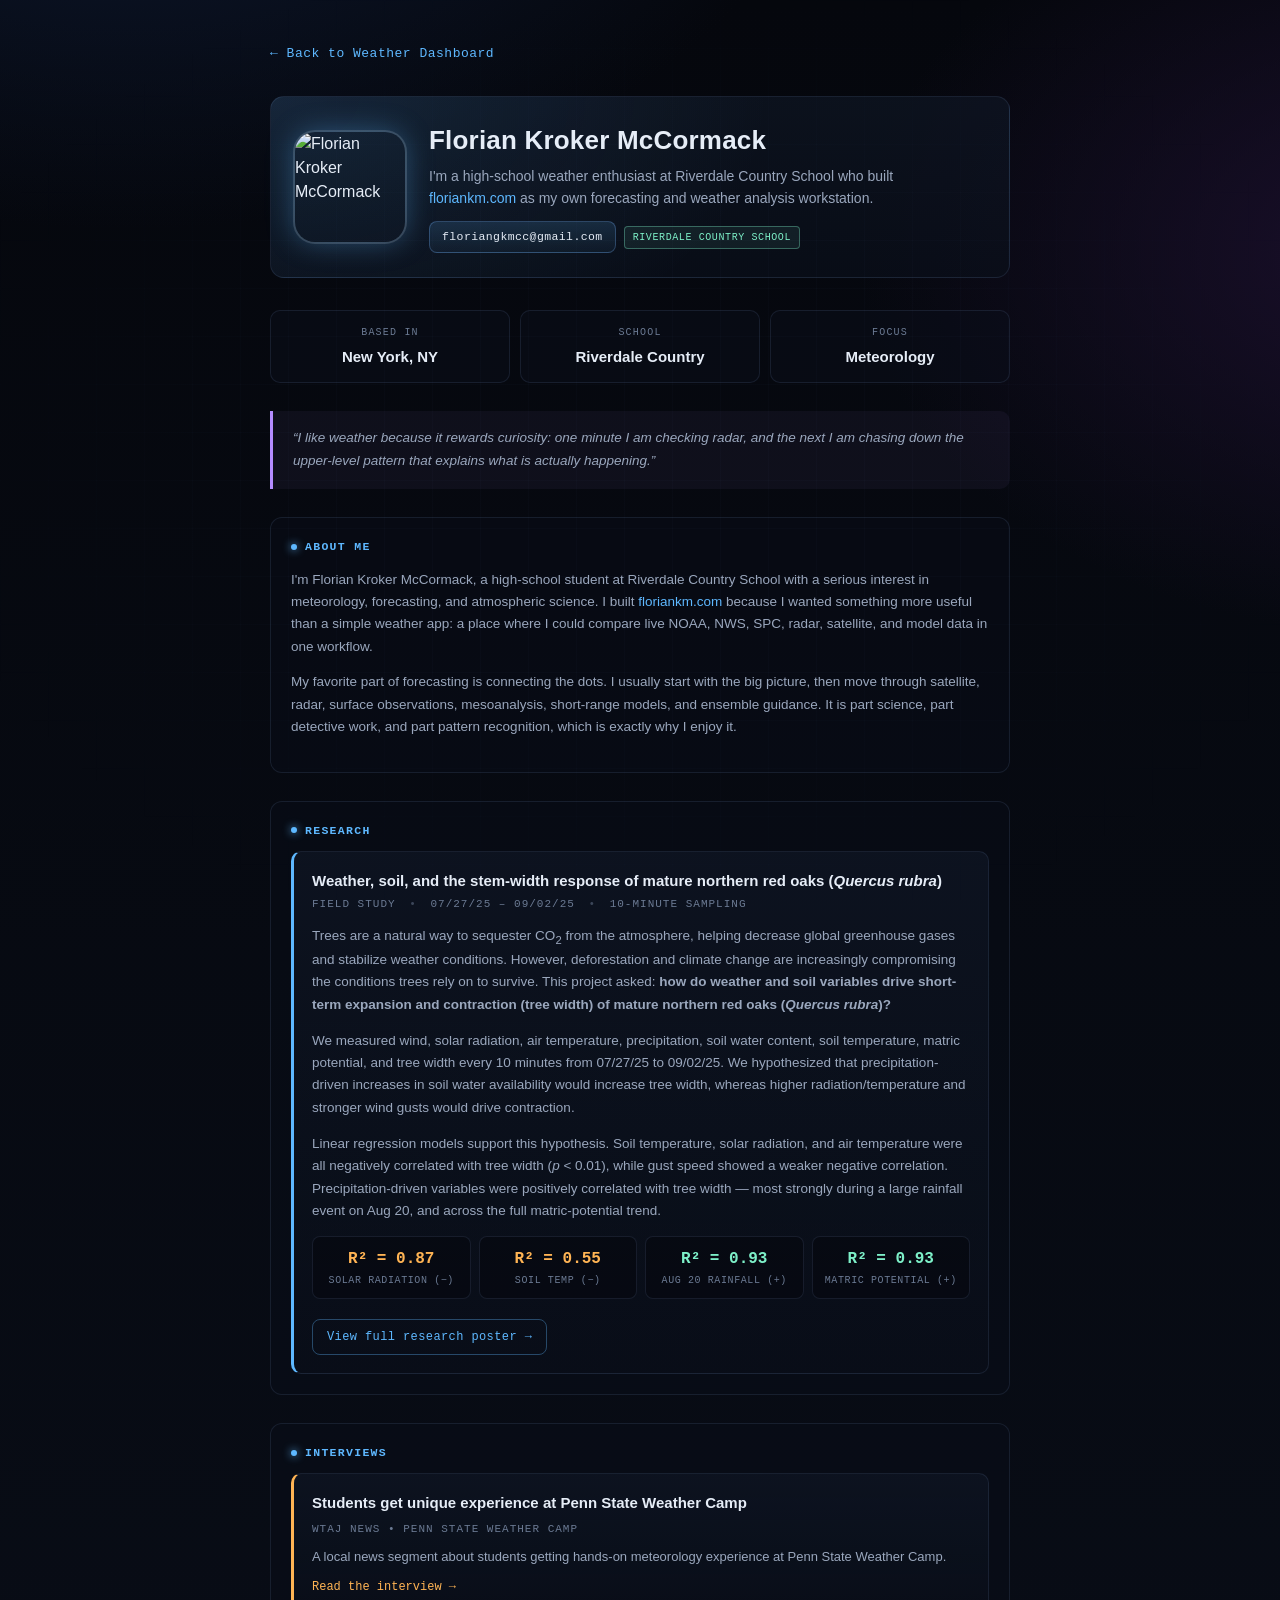
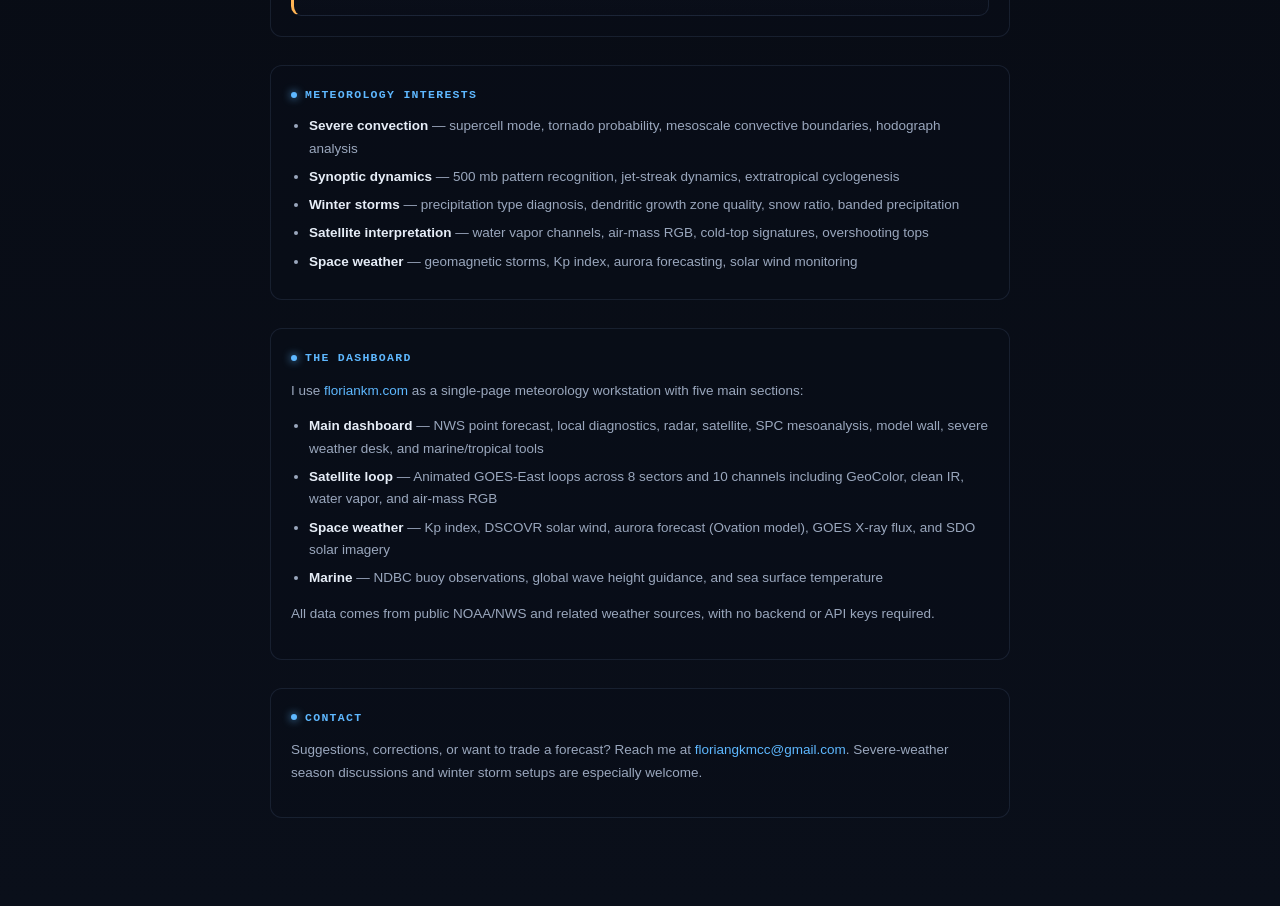
==== about/index.html @ bcfb68aa "Updated about" ====
<!DOCTYPE html>
<html lang="en">
<head>
<meta charset="UTF-8" />
<meta name="viewport" content="width=device-width, initial-scale=1.0" />
<title>About Florian Kroker McCormack | Weather & Meteorology</title>
<meta name="description" content="I'm Florian Kroker McCormack, a high-school weather enthusiast and meteorology hobbyist at Riverdale Country School. I built floriankm.com as my personal forecasting dashboard for models, radar, satellite, severe weather, and more." />
<meta name="keywords" content="Florian Kroker McCormack, Florian weather, Florian meteorology, Florian KM, floriankm, weather enthusiast, meteorology student, severe weather, synoptic forecasting, Penn State Weather Camp, weather interviews" />
<meta name="author" content="Florian Kroker McCormack" />
<meta name="robots" content="index, follow" />
<link rel="canonical" href="https://floriankm.com/about" />

<meta property="og:type" content="profile" />
<meta property="og:title" content="About Florian Kroker McCormack | Weather & Meteorology" />
<meta property="og:description" content="I'm Florian Kroker McCormack, a weather enthusiast, meteorology hobbyist, and builder of a personal forecasting dashboard at floriankm.com." />
<meta property="og:url" content="https://floriankm.com/about" />

<script type="application/ld+json">
{
    "@context": "https://schema.org",
    "@type": "ProfilePage",
    "mainEntity": {
        "@type": "Person",
        "@id": "https://floriankm.com/#florian-kroker-mccormack",
        "name": "Florian Kroker McCormack",
        "url": "https://floriankm.com/",
        "email": "mailto:floriangkmcc@gmail.com",
        "description": "High-school student, weather enthusiast, and builder of a personal meteorology dashboard for synoptic forecasting, severe weather analysis, satellite interpretation, and public NOAA weather data.",
        "affiliation": {
            "@type": "EducationalOrganization",
            "name": "Riverdale Country School"
        },
        "knowsAbout": [
            "Weather forecasting",
            "Meteorology",
            "Severe convection",
            "Synoptic dynamics",
            "Winter storms",
            "Satellite interpretation",
            "NOAA weather data",
            "Tornado forecasting",
            "Ensemble guidance"
        ]
    }
}
</script>

<link rel="icon" href="data:image/svg+xml,%3Csvg xmlns='http://www.w3.org/2000/svg' viewBox='0 0 64 64'%3E%3Cpath fill='%23081222' d='M32 2 62 32 32 62 2 32z'/%3E%3Cpath fill='none' stroke='%2338d6c9' stroke-width='6' d='M32 8 56 32 32 56 8 32z'/%3E%3C/svg%3E" />
<link rel="stylesheet" href="/assets/styles.css" />
<style>
    body { max-width: 780px; margin: 0 auto; padding: 40px 20px 60px; }
    .about-page-header { margin-bottom: 32px; }
    .back-link { font-size: 13px; color: var(--accent); text-decoration: none; font-family: var(--mono); letter-spacing: 0.5px; }
    .back-link:hover { text-decoration: underline; }
    .about-page-hero { display: flex; align-items: center; gap: 24px; margin-bottom: 32px; padding: 24px; border: 1px solid var(--border); border-radius: 14px; background: radial-gradient(500px 300px at 0% 0%, rgba(94, 184, 255, 0.12), transparent), linear-gradient(180deg, rgba(15, 22, 36, 0.7), rgba(10, 15, 26, 0.7)); }
    .about-page-photo { width: 110px; height: 110px; border-radius: 20px; object-fit: cover; flex-shrink: 0; box-shadow: 0 0 28px rgba(94,184,255,0.35), 0 0 0 2px rgba(255,255,255,0.15); }
    .about-page-name { font-size: 26px; font-weight: 700; margin: 0 0 6px; letter-spacing: 0.2px; }
    .about-page-tagline { font-size: 14px; color: var(--text-dim); margin: 0 0 12px; max-width: 520px; line-height: 1.55; }
    .about-section { margin-bottom: 28px; padding: 20px; border: 1px solid var(--border); border-radius: 12px; background: rgba(10, 15, 26, 0.45); }
    .about-section h2 { font-size: 11.5px; text-transform: uppercase; letter-spacing: 1.3px; color: var(--accent); font-family: var(--mono); margin: 0 0 12px; display: flex; align-items: center; gap: 8px; }
    .about-section h2::before { content: ''; width: 6px; height: 6px; background: var(--accent); border-radius: 50%; box-shadow: 0 0 8px var(--accent); }
    .about-section p, .about-section li { font-size: 13.5px; color: var(--text-dim); line-height: 1.65; }
    .about-section ul { padding-left: 18px; margin: 0; }
    .about-section li { margin-bottom: 6px; }
    .about-section li b { color: var(--text); }
    .about-contact-link { color: var(--accent); }

    .highlights-grid { display: grid; grid-template-columns: repeat(3, 1fr); gap: 10px; margin: 0 0 28px; }
    .highlight-card { padding: 14px; border: 1px solid var(--border); border-radius: 10px; background: rgba(10, 15, 26, 0.5); text-align: center; }
    .highlight-card .hl-label { font-size: 10px; text-transform: uppercase; letter-spacing: 1.2px; color: var(--text-faint); font-family: var(--mono); margin-bottom: 6px; }
    .highlight-card .hl-value { font-size: 15px; color: var(--text); font-weight: 600; }

    .research-card { padding: 18px; margin-top: 12px; border: 1px solid var(--border); border-left: 3px solid var(--accent); border-radius: 10px; background: linear-gradient(180deg, rgba(15,22,36,0.7), rgba(10,15,26,0.6)); }
    .research-title { font-size: 15px; color: var(--text); font-weight: 600; margin: 0 0 4px; }
    .research-meta { font-size: 11px; text-transform: uppercase; letter-spacing: 1px; color: var(--text-faint); font-family: var(--mono); margin-bottom: 12px; }
    .research-meta .dot { margin: 0 6px; opacity: 0.5; }
    .research-abstract { font-size: 13px; color: var(--text-dim); line-height: 1.7; margin: 0 0 14px; }
    .research-stats { display: grid; grid-template-columns: repeat(4, 1fr); gap: 8px; margin: 14px 0; }
    .research-stat { padding: 10px; border: 1px solid var(--border); border-radius: 8px; background: rgba(5, 8, 14, 0.6); text-align: center; }
    .research-stat .rs-value { font-size: 16px; font-weight: 700; font-family: var(--mono); color: var(--accent-2); margin-bottom: 2px; }
    .research-stat .rs-value.neg { color: var(--accent-warm); }
    .research-stat .rs-label { font-size: 10px; text-transform: uppercase; letter-spacing: 0.6px; color: var(--text-faint); font-family: var(--mono); }
    .research-poster-link { display: inline-flex; align-items: center; gap: 6px; margin-top: 6px; padding: 8px 14px; font-size: 12px; font-family: var(--mono); letter-spacing: 0.4px; color: var(--accent); border: 1px solid rgba(94,184,255,0.35); border-radius: 8px; text-decoration: none; transition: all 0.15s; }
    .research-poster-link:hover { background: rgba(94,184,255,0.1); border-color: var(--accent); }
    .interview-card { display: block; padding: 18px; margin-top: 12px; border: 1px solid var(--border); border-left: 3px solid var(--accent-warm); border-radius: 10px; background: linear-gradient(180deg, rgba(15,22,36,0.7), rgba(10,15,26,0.6)); color: var(--text); text-decoration: none; transition: border-color 0.15s, transform 0.15s, box-shadow 0.15s; }
    .interview-card:hover { border-color: rgba(255,180,84,0.58); transform: translateY(-1px); box-shadow: 0 10px 24px rgba(0,0,0,0.22); text-decoration: none; }
    .interview-title { font-size: 15px; color: var(--text); font-weight: 600; margin: 0 0 6px; }
    .interview-meta { font-size: 11px; text-transform: uppercase; letter-spacing: 1px; color: var(--text-faint); font-family: var(--mono); margin-bottom: 10px; }
    .interview-card p { margin: 0; font-size: 13px; color: var(--text-dim); line-height: 1.6; }
    .interview-card .arrow { display: inline-block; margin-top: 10px; color: var(--accent-warm); font-family: var(--mono); font-size: 12px; }

    .quote-block { padding: 16px 20px; margin: 0 0 28px; border-left: 3px solid var(--accent-violet); background: rgba(180,140,255,0.05); border-radius: 0 10px 10px 0; font-size: 13.5px; color: var(--text-dim); line-height: 1.7; font-style: italic; }

    @media (max-width: 760px) {
        body { padding: 24px 14px 44px; }
        .about-page-header { margin-bottom: 20px; }
        .about-page-hero { padding: 18px; gap: 18px; }
        .about-page-hero > div { min-width: 0; width: 100%; }
        .about-page-name { font-size: 22px; line-height: 1.2; }
        .about-page-tagline { font-size: 13.5px; overflow-wrap: anywhere; }
        .about-meta { justify-content: center; }
        .about-meta > * { max-width: 100%; }
        .about-meta .btn,
        .about-meta .tag {
            white-space: normal;
            overflow-wrap: anywhere;
            text-align: center;
        }
        .about-section { padding: 16px; margin-bottom: 20px; }
        .research-card { padding: 14px; }
        .research-meta { line-height: 1.5; }
    }

    @media (max-width: 600px) {
        .about-page-hero { flex-direction: column; text-align: center; }
        .about-page-name {
            font-size: 20px;
            overflow-wrap: anywhere;
        }
        .about-meta {
            flex-direction: column;
            align-items: center;
        }
        .about-meta .btn,
        .about-meta .tag {
            width: min(100%, 280px);
        }
        .highlights-grid { grid-template-columns: 1fr; }
        .research-stats { grid-template-columns: repeat(2, 1fr); }
    }

    @media (max-width: 420px) {
        .research-stats { grid-template-columns: 1fr; }
        .research-poster-link { width: 100%; justify-content: center; }
    }
</style>
</head>
<body>

<div class="about-page-header">
    <a class="back-link" href="/">&larr; Back to Weather Dashboard</a>
</div>

<div class="about-page-hero">
    <img class="about-page-photo" src="https://static1.squarespace.com/static/57334402e707eb22d693d923/5733445a45bf21685c04b706/675b37f714aa575d07ad8a73/1763067313947/Screenshot+2024-12-12+at+2.25.28%E2%80%AFPM.png?format=1500w" alt="Florian Kroker McCormack" />
    <div>
        <h1 class="about-page-name">Florian Kroker McCormack</h1>
        <p class="about-page-tagline">I'm a high-school weather enthusiast at Riverdale Country School who built <a href="/" style="color:var(--accent)">floriankm.com</a> as my own forecasting and weather analysis workstation.</p>
        <div class="about-meta">
            <a class="btn" href="mailto:floriangkmcc@gmail.com">floriangkmcc@gmail.com</a>
            <span class="tag cool">Riverdale Country School</span>
        </div>
    </div>
</div>

<div class="highlights-grid">
    <div class="highlight-card">
        <div class="hl-label">Based in</div>
        <div class="hl-value">New York, NY</div>
    </div>
    <div class="highlight-card">
        <div class="hl-label">School</div>
        <div class="hl-value">Riverdale Country</div>
    </div>
    <div class="highlight-card">
        <div class="hl-label">Focus</div>
        <div class="hl-value">Meteorology</div>
    </div>
</div>

<div class="quote-block">
    &ldquo;I like weather because it rewards curiosity: one minute I am checking radar, and the next I am chasing down the upper-level pattern that explains what is actually happening.&rdquo;
</div>

<div class="about-section">
    <h2>About Me</h2>
    <p>I'm Florian Kroker McCormack, a high-school student at Riverdale Country School with a serious interest in meteorology, forecasting, and atmospheric science. I built <a href="/" class="about-contact-link">floriankm.com</a> because I wanted something more useful than a simple weather app: a place where I could compare live NOAA, NWS, SPC, radar, satellite, and model data in one workflow.</p>
    <p>My favorite part of forecasting is connecting the dots. I usually start with the big picture, then move through satellite, radar, surface observations, mesoanalysis, short-range models, and ensemble guidance. It is part science, part detective work, and part pattern recognition, which is exactly why I enjoy it.</p>
</div>

<div class="about-section">
    <h2>Research</h2>
    <div class="research-card">
        <div class="research-title">Weather, soil, and the stem-width response of mature northern red oaks (<i>Quercus rubra</i>)</div>
        <div class="research-meta">Field study <span class="dot">&bull;</span> 07/27/25 &ndash; 09/02/25 <span class="dot">&bull;</span> 10-minute sampling</div>
        <p class="research-abstract">
            Trees are a natural way to sequester CO<sub>2</sub> from the atmosphere, helping decrease global greenhouse gases and stabilize weather conditions. However, deforestation and climate change are increasingly compromising the conditions trees rely on to survive. This project asked: <b>how do weather and soil variables drive short-term expansion and contraction (tree width) of mature northern red oaks (<i>Quercus rubra</i>)?</b>
        </p>
        <p class="research-abstract">
            We measured wind, solar radiation, air temperature, precipitation, soil water content, soil temperature, matric potential, and tree width every 10 minutes from 07/27/25 to 09/02/25. We hypothesized that precipitation-driven increases in soil water availability would increase tree width, whereas higher radiation/temperature and stronger wind gusts would drive contraction.
        </p>
        <p class="research-abstract">
            Linear regression models support this hypothesis. Soil temperature, solar radiation, and air temperature were all negatively correlated with tree width (<i>p</i> &lt; 0.01), while gust speed showed a weaker negative correlation. Precipitation-driven variables were positively correlated with tree width — most strongly during a large rainfall event on Aug 20, and across the full matric-potential trend.
        </p>

        <div class="research-stats">
            <div class="research-stat">
                <div class="rs-value neg">R&sup2; = 0.87</div>
                <div class="rs-label">Solar radiation (&minus;)</div>
            </div>
            <div class="research-stat">
                <div class="rs-value neg">R&sup2; = 0.55</div>
                <div class="rs-label">Soil temp (&minus;)</div>
            </div>
            <div class="research-stat">
                <div class="rs-value">R&sup2; = 0.93</div>
                <div class="rs-label">Aug 20 rainfall (+)</div>
            </div>
            <div class="research-stat">
                <div class="rs-value">R&sup2; = 0.93</div>
                <div class="rs-label">Matric potential (+)</div>
            </div>
        </div>

        <a class="research-poster-link" href="https://docs.google.com/presentation/d/1tUtyUy5prgTG65JW4rBUbGfjWZeiYEW1PifgloqxY2w/edit?usp=sharing" target="_blank" rel="noopener">View full research poster &rarr;</a>
    </div>
</div>

<div class="about-section">
    <h2>Interviews</h2>
    <a class="interview-card" href="https://www.wtaj.com/news/local-news/students-get-unique-experience-at-penn-state-weather-camp/" target="_blank" rel="noopener">
        <div class="interview-title">Students get unique experience at Penn State Weather Camp</div>
        <div class="interview-meta">WTAJ News <span class="dot">&bull;</span> Penn State Weather Camp</div>
        <p>A local news segment about students getting hands-on meteorology experience at Penn State Weather Camp.</p>
        <span class="arrow">Read the interview &rarr;</span>
    </a>
</div>

<div class="about-section">
    <h2>Meteorology interests</h2>
    <ul>
        <li><b>Severe convection</b> — supercell mode, tornado probability, mesoscale convective boundaries, hodograph analysis</li>
        <li><b>Synoptic dynamics</b> — 500 mb pattern recognition, jet-streak dynamics, extratropical cyclogenesis</li>
        <li><b>Winter storms</b> — precipitation type diagnosis, dendritic growth zone quality, snow ratio, banded precipitation</li>
        <li><b>Satellite interpretation</b> — water vapor channels, air-mass RGB, cold-top signatures, overshooting tops</li>
        <li><b>Space weather</b> — geomagnetic storms, Kp index, aurora forecasting, solar wind monitoring</li>
    </ul>
</div>

<div class="about-section">
    <h2>The Dashboard</h2>
    <p>I use <a href="/" class="about-contact-link">floriankm.com</a> as a single-page meteorology workstation with five main sections:</p>
    <ul>
        <li><b>Main dashboard</b> — NWS point forecast, local diagnostics, radar, satellite, SPC mesoanalysis, model wall, severe weather desk, and marine/tropical tools</li>
        <li><b>Satellite loop</b> — Animated GOES-East loops across 8 sectors and 10 channels including GeoColor, clean IR, water vapor, and air-mass RGB</li>
        <li><b>Space weather</b> — Kp index, DSCOVR solar wind, aurora forecast (Ovation model), GOES X-ray flux, and SDO solar imagery</li>
        <li><b>Marine</b> — NDBC buoy observations, global wave height guidance, and sea surface temperature</li>
    </ul>
    <p>All data comes from public NOAA/NWS and related weather sources, with no backend or API keys required.</p>
</div>

<div class="about-section">
    <h2>Contact</h2>
    <p>Suggestions, corrections, or want to trade a forecast? Reach me at <a href="mailto:floriangkmcc@gmail.com" class="about-contact-link">floriangkmcc@gmail.com</a>. Severe-weather season discussions and winter storm setups are especially welcome.</p>
</div>

</body>
</html>
---- assets/styles.css ----
/* =========================================================
       DESIGN TOKENS
       ========================================================= */
    :root {
        --bg-0: #05070d;
        --bg-1: #0a0f1a;
        --bg-2: #0f1624;
        --bg-3: #141d2f;
        --panel: rgba(16, 23, 38, 0.72);
        --panel-solid: #101726;
        --border: rgba(120, 150, 200, 0.14);
        --border-bright: rgba(120, 180, 255, 0.28);
        --text: #e6edf7;
        --text-dim: #9aa7bd;
        --text-faint: #6b7a93;
        --accent: #5eb8ff;       /* cyan-ish primary */
        --accent-2: #7df0c8;     /* mint secondary */
        --accent-warm: #ffb454;  /* warm caution */
        --accent-hot: #ff5a7a;   /* red alert */
        --accent-violet: #b48cff;
        --grid: rgba(120, 150, 200, 0.08);
        --shadow: 0 10px 40px rgba(0,0,0,0.55), 0 2px 8px rgba(0,0,0,0.35);
        --radius: 14px;
        --radius-sm: 8px;
        --mono: 'JetBrains Mono', 'SF Mono', ui-monospace, Menlo, Consolas, monospace;
        --sans: 'Inter', -apple-system, BlinkMacSystemFont, 'Segoe UI', Roboto, sans-serif;
    }

    * { box-sizing: border-box; }
    html, body { margin: 0; padding: 0; }
    html {
        background:
            radial-gradient(1200px 800px at 10% -10%, #0e1a33 0%, transparent 60%),
            radial-gradient(1000px 700px at 110% 10%, #1a0f2b 0%, transparent 55%),
            linear-gradient(180deg, var(--bg-0) 0%, var(--bg-1) 100%);
        min-height: 100%;
    }
    body {
        font-family: var(--sans);
        background: transparent;
        color: var(--text);
        min-height: 100vh;
        overflow-x: hidden;
        line-height: 1.5;
        -webkit-font-smoothing: antialiased;
    }

    /* subtle grid texture overlay */
    body::before {
        content: '';
        position: fixed; inset: 0;
        background-image:
            linear-gradient(var(--grid) 1px, transparent 1px),
            linear-gradient(90deg, var(--grid) 1px, transparent 1px);
        background-size: 48px 48px;
        pointer-events: none;
        opacity: 0.35;
        z-index: 0;
        mask-image: radial-gradient(ellipse at center, black 40%, transparent 85%);
    }

    a { color: var(--accent); text-decoration: none; }
    a:hover { text-decoration: underline; }

    /* =========================================================
       HEADER
       ========================================================= */
    .app-header {
        position: sticky; top: 0; z-index: 100;
        display: flex; align-items: center; gap: 20px;
        padding: 14px 28px;
        backdrop-filter: blur(18px);
        -webkit-backdrop-filter: blur(18px);
        background: linear-gradient(180deg, rgba(8,12,22,0.88), rgba(8,12,22,0.55));
        border-bottom: 1px solid var(--border);
    }
    .brand {
        display: flex; align-items: center; gap: 14px;
        min-width: 0;
        max-width: 100%;
    }
    .logo {
        width: 42px; height: 42px;
        border-radius: 10px;
        background:
            conic-gradient(from 220deg at 50% 50%,
                #5eb8ff 0deg, #7df0c8 90deg, #b48cff 180deg,
                #ffb454 270deg, #5eb8ff 360deg);
        position: relative;
        box-shadow: 0 0 22px rgba(94,184,255,0.35), inset 0 0 0 1px rgba(255,255,255,0.15);
        animation: spin 18s linear infinite;
    }
    .logo::after {
        content: '';
        position: absolute; inset: 4px;
        background: radial-gradient(circle at 35% 35%, #101726, #05070d);
        border-radius: 7px;
    }
    .logo::before {
        content: '';
        position: absolute; inset: 14px;
        background: conic-gradient(from 0deg, transparent 0 320deg, #5eb8ff 340deg, transparent 360deg);
        border-radius: 50%;
        animation: spin 2.6s linear infinite;
        opacity: 0.85;
        z-index: 2;
    }
    @keyframes spin { to { transform: rotate(360deg); } }

    .title-block h1 {
        margin: 0; font-size: 17px; font-weight: 600; letter-spacing: 0.2px;
        white-space: nowrap;
    }
    .title-block {
        min-width: 0;
        flex: 1 1 auto;
    }
    .title-block .sub {
        margin: 0; font-size: 11.5px; color: var(--text-dim);
        font-family: var(--mono); letter-spacing: 0.4px;
    }

    .header-spacer { flex: 1; }

    .location-control {
        display: flex; align-items: center; gap: 10px;
        background: rgba(10,15,26,0.7);
        border: 1px solid var(--border);
        border-radius: 10px;
        padding: 6px 10px;
    }
    .location-control input {
        background: transparent; border: 0; outline: 0;
        color: var(--text); font-family: var(--mono);
        font-size: 12.5px; width: 220px;
    }
    .location-control input::placeholder { color: var(--text-faint); }
    .btn {
        border: 1px solid var(--border-bright);
        background: linear-gradient(180deg, rgba(94,184,255,0.15), rgba(94,184,255,0.05));
        color: var(--text);
        font-family: var(--mono); font-size: 11.5px;
        padding: 6px 12px; border-radius: 8px;
        cursor: pointer; letter-spacing: 0.4px;
        transition: all 0.15s ease;
    }
    .btn:hover {
        background: linear-gradient(180deg, rgba(94,184,255,0.28), rgba(94,184,255,0.1));
        transform: translateY(-1px);
        box-shadow: 0 4px 14px rgba(94,184,255,0.18);
    }
    .btn-ghost {
        background: transparent;
        border: 1px solid var(--border);
        color: var(--text-dim);
    }
    .btn-ghost:hover { color: var(--text); border-color: var(--border-bright); }

    .clock {
        font-family: var(--mono);
        color: var(--text-dim);
        font-size: 12px;
        display: flex; flex-direction: column; align-items: flex-end;
    }
    .clock .utc { color: var(--accent-2); font-weight: 600; }

    /* =========================================================
       STATUS BANNER
       ========================================================= */
    .status-banner {
        margin: 14px 22px 0;
        padding: 10px 16px;
        border: 1px solid var(--border);
        border-left: 3px solid var(--accent-warm);
        border-radius: var(--radius-sm);
        background: linear-gradient(90deg, rgba(255,180,84,0.07), transparent);
        color: var(--text-dim);
        font-size: 12.5px;
        display: flex; align-items: center; gap: 12px;
        position: relative; z-index: 2;
    }
    .status-banner span:last-child {
        min-width: 0;
        overflow-wrap: anywhere;
    }
    .status-banner strong { color: var(--accent-warm); font-family: var(--mono); }

    /* =========================================================
       LAYOUT
       ========================================================= */
    .shell {
        display: grid;
        grid-template-columns: 230px 1fr;
        gap: 18px;
        padding: 18px 22px 40px;
        position: relative; z-index: 1;
    }

    .sidebar {
        position: sticky; top: 82px;
        align-self: start;
        min-width: 0;
        background: var(--panel);
        border: 1px solid var(--border);
        border-radius: var(--radius);
        padding: 16px;
        backdrop-filter: blur(14px);
        -webkit-backdrop-filter: blur(14px);
        box-shadow: var(--shadow);
    }
    .sidebar h3 {
        margin: 0 0 10px; font-size: 11px; text-transform: uppercase;
        letter-spacing: 1.5px; color: var(--text-faint); font-weight: 600;
    }
    .workflow-list {
        list-style: none; padding: 0; margin: 0 0 18px;
        counter-reset: step;
    }
    .workflow-list li {
        position: relative;
        padding: 8px 10px 8px 34px;
        margin-bottom: 4px;
        border-radius: 8px;
        font-size: 12.5px;
        color: var(--text-dim);
        cursor: pointer;
        transition: all 0.15s ease;
        counter-increment: step;
    }
    .workflow-list li::before {
        content: counter(step);
        position: absolute;
        left: 8px; top: 50%;
        transform: translateY(-50%);
        width: 20px; height: 20px;
        border-radius: 50%;
        background: rgba(94,184,255,0.1);
        border: 1px solid var(--border-bright);
        color: var(--accent);
        font-size: 10px; font-weight: 700;
        display: grid; place-items: center;
        font-family: var(--mono);
    }
    .workflow-list li:hover {
        color: var(--text);
        background: rgba(94,184,255,0.06);
    }
    .workflow-list li.active {
        color: var(--text);
        background: linear-gradient(90deg, rgba(94,184,255,0.12), transparent);
    }
    .workflow-list li.active::before {
        background: var(--accent);
        color: var(--bg-0);
        box-shadow: 0 0 12px rgba(94,184,255,0.6);
    }

    .quote-box {
        padding: 12px;
        background: rgba(10,15,26,0.5);
        border: 1px solid var(--border);
        border-radius: 10px;
        font-size: 11.5px;
        color: var(--text-dim);
        line-height: 1.5;
        font-style: italic;
    }
    .quote-box .cite {
        display: block; margin-top: 8px;
        font-style: normal; font-family: var(--mono);
        font-size: 10.5px; color: var(--text-faint);
    }

    .main {
        display: flex; flex-direction: column;
        gap: 18px;
        min-width: 0; /* prevents grid children overflow */
    }

    .workflow-intro-panel {
        display: grid;
        grid-template-columns: minmax(0, 1fr) auto;
        align-items: center;
        gap: 18px;
        padding: 20px;
        border: 1px solid rgba(255,180,84,0.42);
        border-left: 4px solid var(--accent-warm);
        border-radius: var(--radius);
        background:
            radial-gradient(520px 240px at 0% 0%, rgba(255,180,84,0.14), transparent),
            linear-gradient(180deg, rgba(15,22,36,0.82), rgba(10,15,26,0.72));
        box-shadow: var(--shadow), 0 0 30px rgba(255,180,84,0.08);
        position: relative;
        overflow: hidden;
    }
    .workflow-intro-panel h2 {
        margin: 0;
        color: var(--text);
        font-size: 20px;
        line-height: 1.25;
        letter-spacing: 0;
        font-weight: 700;
        overflow-wrap: anywhere;
    }
    .workflow-intro-panel p {
        margin: 8px 0 0;
        color: var(--text-dim);
        font-size: 13px;
        line-height: 1.5;
    }
    .workflow-intro-panel a {
        display: inline-flex;
        align-items: center;
        justify-content: center;
        min-height: 42px;
        padding: 9px 18px;
        border-radius: 8px;
        border: 1px solid rgba(255,180,84,0.72);
        background: linear-gradient(180deg, #ffd28a, var(--accent-warm));
        color: #180f03;
        font-family: var(--mono);
        font-size: 12px;
        font-weight: 700;
        letter-spacing: 0.4px;
        text-decoration: none;
        white-space: nowrap;
        box-shadow: 0 0 0 1px rgba(255,255,255,0.08) inset, 0 0 22px rgba(255,180,84,0.24);
        transition: transform 0.15s ease, box-shadow 0.15s ease;
    }
    .workflow-intro-panel a:hover {
        transform: translateY(-1px);
        box-shadow: 0 0 0 1px rgba(255,255,255,0.16) inset, 0 0 28px rgba(255,180,84,0.34);
    }

    /* =========================================================
       PANELS
       ========================================================= */
    .panel {
        background: var(--panel);
        border: 1px solid var(--border);
        border-radius: var(--radius);
        padding: 18px;
        backdrop-filter: blur(10px);
        -webkit-backdrop-filter: blur(10px);
        box-shadow: var(--shadow);
        position: relative;
        overflow: hidden;
    }
    .panel::before {
        content: '';
        position: absolute; top: 0; left: 0; right: 0;
        height: 1px;
        background: linear-gradient(90deg, transparent, rgba(94,184,255,0.55), transparent);
        opacity: 0.7;
    }
    .panel-head {
        display: flex; align-items: center; justify-content: space-between;
        margin-bottom: 14px;
        flex-wrap: wrap; gap: 10px;
    }
    .panel-head h2 {
        margin: 0;
        font-size: 14px;
        font-weight: 600;
        letter-spacing: 0.6px;
        text-transform: uppercase;
        color: var(--text);
        display: flex; align-items: center; gap: 10px;
    }
    .panel-head h2::before {
        content: '';
        width: 6px; height: 22px;
        background: linear-gradient(180deg, var(--accent), var(--accent-violet));
        border-radius: 3px;
        box-shadow: 0 0 10px rgba(94,184,255,0.45);
    }
    .panel-head .meta {
        font-family: var(--mono); font-size: 10.5px;
        color: var(--text-faint); letter-spacing: 0.3px;
    }
    .panel-head.tight {
        margin: 0 0 10px;
    }
    .panel-head.tight h2 {
        font-size: 12px;
    }
    .panel-head.tight h2::before {
        height: 18px;
        width: 4px;
    }
    .tag {
        display: inline-block;
        padding: 3px 8px;
        font-family: var(--mono); font-size: 10px;
        letter-spacing: 0.6px; text-transform: uppercase;
        border-radius: 4px;
        border: 1px solid var(--border-bright);
        color: var(--accent);
        background: rgba(94,184,255,0.08);
    }
    .tag.warm { color: var(--accent-warm); border-color: rgba(255,180,84,0.35); background: rgba(255,180,84,0.08); }
    .tag.hot  { color: var(--accent-hot);  border-color: rgba(255,90,122,0.35); background: rgba(255,90,122,0.08); }
    .tag.cool { color: var(--accent-2);    border-color: rgba(125,240,200,0.35); background: rgba(125,240,200,0.08); }

    /* =========================================================
       CONDITIONS PANEL
       ========================================================= */
    .conditions-grid {
        display: grid;
        grid-template-columns: 1.3fr 1fr;
        gap: 18px;
    }
    @media (max-width: 980px) {
        .conditions-grid { grid-template-columns: 1fr; }
    }

    .now-card {
        padding: 16px;
        border: 1px solid var(--border);
        border-radius: 12px;
        background:
            radial-gradient(400px 250px at 0% 0%, rgba(94,184,255,0.1), transparent),
            linear-gradient(180deg, rgba(15,22,36,0.7), rgba(10,15,26,0.7));
    }
    .now-temp {
        display: flex; align-items: baseline; gap: 10px;
        margin-bottom: 2px;
    }
    .now-temp .t {
        font-size: 72px; font-weight: 300; letter-spacing: -2px;
        font-feature-settings: "tnum";
        line-height: 1;
        background: linear-gradient(180deg, #ffffff, #8db3dd);
        -webkit-background-clip: text; background-clip: text;
        -webkit-text-fill-color: transparent;
    }
    .now-temp .unit {
        font-size: 22px; color: var(--text-dim); font-family: var(--mono);
    }
    .now-loc {
        font-size: 13px; color: var(--text-dim); margin-bottom: 8px;
        font-family: var(--mono); letter-spacing: 0.3px;
    }
    .now-cond {
        font-size: 14px; color: var(--text);
        margin-bottom: 14px;
    }
    .now-metrics {
        display: grid;
        grid-template-columns: repeat(4, 1fr);
        gap: 10px;
    }
    .metric {
        padding: 10px;
        background: rgba(5,7,13,0.55);
        border: 1px solid var(--border);
        border-radius: 8px;
    }
    .metric .k {
        font-size: 10px; color: var(--text-faint);
        text-transform: uppercase; letter-spacing: 1px;
        font-family: var(--mono);
    }
    .metric .v {
        font-size: 18px; color: var(--text);
        font-weight: 500; margin-top: 2px;
        font-feature-settings: "tnum";
    }
    .metric .v .u { font-size: 11px; color: var(--text-dim); margin-left: 3px; }

    .alerts-col { display: flex; flex-direction: column; gap: 10px; }
    .alert-card {
        padding: 12px 14px;
        border-radius: 10px;
        border: 1px solid rgba(255,90,122,0.35);
        background: linear-gradient(90deg, rgba(255,90,122,0.12), rgba(255,90,122,0.02));
        font-size: 12.5px;
    }
    .alert-card .hdr {
        display: flex; justify-content: space-between; align-items: center;
        color: var(--accent-hot);
        font-family: var(--mono); font-size: 11px;
        letter-spacing: 0.6px; text-transform: uppercase;
        margin-bottom: 4px;
    }
    .alert-card .body {
        color: var(--text-dim); font-size: 11.5px; line-height: 1.45;
        max-height: 84px; overflow: hidden;
    }
    .alert-empty {
        color: var(--text-dim);
        font-size: 12.5px;
        padding: 14px;
        border: 1px dashed var(--border);
        border-radius: 10px;
        text-align: center;
    }

    /* Hourly strip */
    .hourly-strip {
        margin-top: 14px;
        display: flex; gap: 6px;
        overflow-x: auto;
        padding-bottom: 6px;
    }
    .hourly-strip::-webkit-scrollbar { height: 6px; }
    .hourly-strip::-webkit-scrollbar-thumb { background: var(--border-bright); border-radius: 3px; }

    .hourly-cell {
        flex: 0 0 66px;
        padding: 8px 6px;
        border-radius: 8px;
        background: rgba(10,15,26,0.55);
        border: 1px solid var(--border);
        text-align: center;
        font-family: var(--mono);
    }
    .hourly-cell .h  { font-size: 10px; color: var(--text-faint); }
    .hourly-cell .tt { font-size: 15px; color: var(--text); margin: 2px 0; }
    .hourly-cell .w  { font-size: 10px; color: var(--text-dim); }

    .meteogram-wrap {
        margin-top: 14px;
        padding: 10px;
        background: rgba(5,7,13,0.55);
        border: 1px solid var(--border);
        border-radius: 10px;
        height: 230px;
    }

    /* =========================================================
       LOCAL DIAGNOSTICS
       ========================================================= */
    .diagnostic-grid {
        display: grid;
        grid-template-columns: repeat(6, minmax(0, 1fr));
        gap: 10px;
        margin-bottom: 14px;
    }
    @media (max-width: 1280px) { .diagnostic-grid { grid-template-columns: repeat(3, 1fr); } }
    @media (max-width: 760px) { .diagnostic-grid { grid-template-columns: repeat(2, 1fr); } }

    .diagnostic-card {
        min-height: 96px;
        padding: 12px;
        border: 1px solid var(--border);
        border-radius: 10px;
        background:
            radial-gradient(220px 120px at 0% 0%, rgba(94,184,255,0.08), transparent),
            rgba(10,15,26,0.52);
        position: relative;
        overflow: hidden;
    }
    .diagnostic-card::after {
        content: '';
        position: absolute;
        left: 0; right: 0; bottom: 0;
        height: 2px;
        background: var(--accent);
        opacity: 0.45;
    }
    .diagnostic-card.warm::after { background: var(--accent-warm); }
    .diagnostic-card.hot::after { background: var(--accent-hot); }
    .diagnostic-card.cool::after { background: var(--accent-2); }
    .diagnostic-card .k {
        font-family: var(--mono);
        color: var(--text-faint);
        text-transform: uppercase;
        letter-spacing: 0.8px;
        font-size: 10px;
    }
    .diagnostic-card .v {
        color: var(--text);
        font-size: 25px;
        line-height: 1;
        margin-top: 9px;
        font-weight: 500;
        font-feature-settings: "tnum";
    }
    .diagnostic-card .v.small {
        font-size: 18px;
        line-height: 1.2;
    }
    .diagnostic-card .sub {
        color: var(--text-dim);
        font-size: 11px;
        margin-top: 8px;
        line-height: 1.35;
    }

    .diagnostic-layout {
        display: grid;
        grid-template-columns: minmax(0, 1fr) 360px;
        gap: 14px;
    }
    @media (max-width: 1180px) {
        .diagnostic-layout { grid-template-columns: 1fr; }
    }
    .diagnostic-main,
    .diagnostic-side {
        min-width: 0;
    }
    .diagnostic-side {
        display: flex;
        flex-direction: column;
        gap: 14px;
    }
    .mini-panel {
        border: 1px solid var(--border);
        border-radius: 10px;
        background: rgba(10,15,26,0.48);
        padding: 12px;
        min-width: 0;
    }
    .impact-chart-wrap {
        height: 280px;
        padding: 10px;
        background: rgba(5,7,13,0.55);
        border: 1px solid var(--border);
        border-radius: 10px;
    }
    #wind-rose {
        display: block;
        width: 100%;
        aspect-ratio: 1;
        height: auto;
        border-radius: 8px;
        background: radial-gradient(circle at 50% 50%, rgba(94,184,255,0.08), rgba(5,7,13,0.72));
        border: 1px solid var(--border);
    }
    .story-list {
        display: flex;
        flex-direction: column;
        gap: 8px;
    }
    .story-item {
        padding: 9px 10px;
        border-left: 2px solid var(--accent);
        border-radius: 6px;
        background: rgba(5,7,13,0.45);
        color: var(--text-dim);
        font-size: 12px;
        line-height: 1.45;
    }
    .story-item strong {
        display: block;
        color: var(--text);
        font-family: var(--mono);
        font-size: 10.5px;
        letter-spacing: 0.6px;
        text-transform: uppercase;
        margin-bottom: 2px;
    }
    .story-item.warm { border-left-color: var(--accent-warm); }
    .story-item.hot { border-left-color: var(--accent-hot); }
    .story-item.cool { border-left-color: var(--accent-2); }

    .matrix-head {
        margin-top: 14px;
    }
    .weather-matrix {
        display: grid;
        grid-template-columns: repeat(48, minmax(58px, 1fr));
        gap: 4px;
        overflow-x: auto;
        padding: 10px;
        border: 1px solid var(--border);
        border-radius: 10px;
        background: rgba(5,7,13,0.48);
    }
    .weather-matrix::-webkit-scrollbar { height: 6px; }
    .weather-matrix::-webkit-scrollbar-thumb { background: var(--border-bright); border-radius: 3px; }
    .matrix-cell {
        min-height: 76px;
        border-radius: 7px;
        padding: 7px 5px;
        text-align: center;
        border: 1px solid var(--border);
        background: rgba(10,15,26,0.68);
        font-family: var(--mono);
        position: relative;
        overflow: hidden;
    }
    .matrix-cell::before {
        content: '';
        position: absolute;
        inset: 0 0 auto;
        height: 3px;
        background: var(--accent);
        opacity: 0.75;
    }
    .matrix-cell.pop::before { background: var(--accent-2); }
    .matrix-cell.wind::before { background: var(--accent-warm); }
    .matrix-cell.hot::before { background: var(--accent-hot); }
    .matrix-cell.cold::before { background: #8fb4ff; }
    .matrix-cell .tm {
        color: var(--text-faint);
        font-size: 9.5px;
    }
    .matrix-cell .temp {
        color: var(--text);
        font-size: 16px;
        margin-top: 5px;
    }
    .matrix-cell .wx {
        color: var(--text-dim);
        font-size: 9.5px;
        line-height: 1.25;
        margin-top: 4px;
        white-space: nowrap;
        overflow: hidden;
        text-overflow: ellipsis;
    }
    .matrix-cell .pop {
        color: var(--accent-2);
        font-size: 10px;
        margin-top: 4px;
    }

    /* =========================================================
       RADAR PANEL
       ========================================================= */
    .radar-body {
        display: grid;
        grid-template-columns: 1fr 280px;
        gap: 14px;
    }
    @media (max-width: 1100px) {
        .radar-body { grid-template-columns: 1fr; }
    }
    #radar-map {
        height: 440px;
        border-radius: 10px;
        border: 1px solid var(--border);
        background: #05070d;
    }
    .radar-controls {
        display: flex; flex-direction: column; gap: 10px;
    }
    .tab-row {
        display: flex; flex-wrap: wrap; gap: 6px;
        margin-bottom: 4px;
    }
    .tab {
        padding: 6px 10px;
        font-family: var(--mono); font-size: 10.5px;
        border-radius: 6px;
        border: 1px solid var(--border);
        background: rgba(10,15,26,0.4);
        color: var(--text-dim);
        cursor: pointer;
        transition: all 0.15s ease;
        letter-spacing: 0.4px;
    }
    .tab:hover { color: var(--text); border-color: var(--border-bright); }
    .tab.active {
        color: var(--bg-0);
        background: linear-gradient(180deg, var(--accent), #3aa0e8);
        border-color: var(--accent);
        font-weight: 600;
        box-shadow: 0 0 12px rgba(94,184,255,0.35);
    }

    .radar-time {
        font-family: var(--mono);
        color: var(--accent-2);
        font-size: 13px;
        padding: 10px 12px;
        background: rgba(10,15,26,0.6);
        border: 1px solid var(--border);
        border-radius: 8px;
        display: flex; justify-content: space-between; align-items: center;
    }
    .radar-time .label { color: var(--text-faint); font-size: 10.5px; letter-spacing: 0.8px; text-transform: uppercase; }

    .play-controls {
        display: flex; gap: 6px;
    }
    .play-controls .btn { flex: 1; }

    .forecaster-note {
        padding: 12px;
        border-left: 2px solid var(--accent);
        background: linear-gradient(90deg, rgba(94,184,255,0.08), transparent);
        border-radius: 6px;
        font-size: 12px;
        color: var(--text-dim);
        line-height: 1.5;
    }
    .forecaster-note strong {
        display: block; margin-bottom: 4px;
        color: var(--accent); font-family: var(--mono);
        font-size: 10.5px; letter-spacing: 0.8px; text-transform: uppercase;
    }

    /* =========================================================
       SATELLITE PANEL
       ========================================================= */
    .sat-grid {
        display: grid;
        grid-template-columns: repeat(2, 1fr);
        gap: 14px;
    }
    @media (max-width: 900px) { .sat-grid { grid-template-columns: 1fr; } }
    .sat-card {
        border: 1px solid var(--border);
        border-radius: 12px;
        overflow: hidden;
        background: var(--bg-2);
        display: flex; flex-direction: column;
        position: relative;
    }
    .sat-img-wrap {
        position: relative;
        aspect-ratio: 16 / 10;
        background: #05070d;
        overflow: hidden;
    }
    .sat-img-wrap img {
        width: 100%; height: 100%; object-fit: cover;
        transition: opacity 0.5s ease, transform 6s ease;
    }
    .sat-img-wrap::after {
        content: '';
        position: absolute; inset: 0;
        background: linear-gradient(180deg, transparent 60%, rgba(5,7,13,0.8));
        pointer-events: none;
    }
    .sat-img-wrap.loading::before {
        content: '';
        position: absolute; inset: 0;
        background: linear-gradient(90deg, transparent, rgba(94,184,255,0.06), transparent);
        animation: shimmer 1.6s infinite;
        z-index: 2;
    }
    @keyframes shimmer {
        0% { transform: translateX(-100%); }
        100% { transform: translateX(100%); }
    }
    .sat-card .info {
        padding: 12px 14px;
    }
    .sat-card .info h4 {
        margin: 0 0 4px; font-size: 13px;
        display: flex; align-items: center; justify-content: space-between;
    }
    .sat-card .info p {
        margin: 0; font-size: 11.5px; color: var(--text-dim); line-height: 1.45;
    }
    .sat-card .info .src {
        display: block; margin-top: 6px;
        font-family: var(--mono); font-size: 10px; color: var(--text-faint);
    }

    /* =========================================================
       MODEL WALL
       ========================================================= */
    .model-bar {
        display: flex; flex-wrap: wrap; gap: 8px;
        margin-bottom: 14px;
    }
    .model-bar .group {
        display: flex; gap: 4px;
        padding: 4px; border: 1px solid var(--border);
        border-radius: 8px;
        background: rgba(10,15,26,0.4);
    }
    .model-bar .group .label {
        font-family: var(--mono); font-size: 10px;
        color: var(--text-faint); align-self: center;
        padding: 0 8px; letter-spacing: 0.6px; text-transform: uppercase;
    }
    .model-main {
        display: grid;
        grid-template-columns: 1fr 280px;
        gap: 14px;
    }
    @media (max-width: 1100px) {
        .model-main { grid-template-columns: 1fr; }
    }
    .model-view {
        position: relative;
        background: #05070d;
        border: 1px solid var(--border);
        border-radius: 10px;
        overflow: hidden;
        min-height: 380px;
        display: grid; place-items: center;
    }
    .model-view img {
        max-width: 100%; max-height: 560px;
        display: block;
    }
    .model-view .placeholder {
        padding: 30px;
        text-align: center;
        color: var(--text-dim);
        font-size: 13px;
    }
    .model-view a.open-src {
        position: absolute; bottom: 10px; right: 10px;
        padding: 5px 10px; font-size: 10.5px;
        background: rgba(5,7,13,0.85);
        border: 1px solid var(--border-bright);
        color: var(--accent);
        border-radius: 6px; font-family: var(--mono);
    }

    .model-hour-slider {
        display: flex; align-items: center; gap: 8px;
        padding: 10px;
        background: rgba(10,15,26,0.6);
        border: 1px solid var(--border);
        border-radius: 8px;
    }
    .model-hour-slider input[type=range] {
        flex: 1; accent-color: var(--accent);
    }
    .model-hour-slider .hr {
        font-family: var(--mono); color: var(--accent-2);
        font-size: 12.5px; min-width: 56px; text-align: right;
    }
    .model-preload {
        margin-top: 8px;
        padding: 8px 10px;
        border: 1px solid var(--border);
        border-radius: 8px;
        background: rgba(10,15,26,0.42);
    }
    .model-preload-text {
        display: flex;
        justify-content: space-between;
        gap: 12px;
        color: var(--text-faint);
        font-family: var(--mono);
        font-size: 10.5px;
        margin-bottom: 6px;
    }
    .model-preload-track {
        height: 6px;
        border-radius: 999px;
        background: rgba(5,7,13,0.85);
        border: 1px solid var(--border);
        overflow: hidden;
    }
    .model-preload-track span {
        display: block;
        width: 0%;
        height: 100%;
        background: linear-gradient(90deg, var(--accent), var(--accent-2));
        box-shadow: 0 0 12px rgba(94,184,255,0.42);
        transition: width 0.2s ease;
    }

    .forecast-note-list {
        list-style: none; padding: 0; margin: 0;
        display: flex; flex-direction: column; gap: 8px;
        font-size: 12px;
    }
    .forecast-note-list li {
        padding: 8px 10px;
        border-radius: 6px;
        background: rgba(10,15,26,0.5);
        border-left: 2px solid var(--accent-violet);
        color: var(--text-dim);
        line-height: 1.45;
    }
    .forecast-note-list li b { color: var(--text); font-family: var(--mono); font-size: 11px; }

    /* =========================================================
       TWO-COLUMN SECTIONS
       ========================================================= */
    .two-col {
        display: grid;
        grid-template-columns: 1fr 1fr;
        gap: 18px;
    }
    @media (max-width: 1100px) { .two-col { grid-template-columns: 1fr; } }

    .link-grid {
        display: grid;
        grid-template-columns: repeat(2, 1fr);
        gap: 10px;
    }
    .link-card {
        display: block;
        padding: 12px 14px;
        background: rgba(10,15,26,0.5);
        border: 1px solid var(--border);
        border-radius: 10px;
        color: var(--text);
        text-decoration: none;
        transition: all 0.18s ease;
        position: relative;
    }
    .link-card:hover {
        border-color: var(--border-bright);
        transform: translateY(-2px);
        background: rgba(15,22,36,0.8);
        text-decoration: none;
        box-shadow: 0 8px 22px rgba(0,0,0,0.35);
    }
    .link-card h5 {
        margin: 0 0 4px; font-size: 12.5px;
        display: flex; justify-content: space-between; align-items: center;
    }
    .link-card h5 .arrow {
        color: var(--accent); font-family: var(--mono);
        transition: transform 0.2s ease;
    }
    .link-card:hover .arrow { transform: translateX(3px); }
    .link-card p {
        margin: 0; font-size: 11.5px;
        color: var(--text-dim); line-height: 1.45;
    }
    .link-card .attr {
        display: block; margin-top: 6px;
        font-family: var(--mono); font-size: 10px; color: var(--text-faint);
    }

    /* =========================================================
       FOOTER
       ========================================================= */
    .app-footer {
        margin: 30px 22px 0;
        padding: 18px 0;
        border-top: 1px solid var(--border);
        display: flex; justify-content: space-between; flex-wrap: wrap;
        gap: 10px;
        color: var(--text-faint); font-size: 11px;
        font-family: var(--mono);
    }

    /* Loading / skeleton */
    .skeleton {
        background: linear-gradient(90deg, rgba(20,30,50,0.4) 0%, rgba(40,55,85,0.6) 50%, rgba(20,30,50,0.4) 100%);
        background-size: 200% 100%;
        animation: sk 1.6s infinite;
        border-radius: 4px;
    }
    @keyframes sk { 0%{background-position:200% 0;} 100%{background-position:-200% 0;} }

    /* Fade in */
    .fade-in { animation: fade 0.35s ease; }
    @keyframes fade { from { opacity: 0; transform: translateY(4px); } to { opacity: 1; transform: none; } }

    /* Leaflet overrides (dark theme) */
    .leaflet-container { background: #05070d; font-family: var(--sans); }
    .leaflet-control-attribution {
        background: rgba(5,7,13,0.75) !important; color: var(--text-faint) !important;
        font-size: 9.5px !important;
    }
    .leaflet-control-attribution a { color: var(--accent) !important; }

    /* Section anchors offset so sticky header doesn't hide them */
    section { scroll-margin-top: 82px; }

    /* small utility */
    .row { display: flex; gap: 8px; align-items: center; flex-wrap: wrap; }
    .dim { color: var(--text-dim); }
    .mono { font-family: var(--mono); }

    @media (max-width: 860px) {
        .shell { grid-template-columns: 1fr; padding: 12px; }
        .sidebar { position: static; }
        .app-header { flex-wrap: wrap; padding: 12px; }
        .location-control input { width: 160px; }
    }

/* =========================================================
   PAGE NAVIGATION + PAGE VIEWS
   ========================================================= */
.about-nav-link {
    font-size: 12.5px;
    font-family: var(--mono);
    color: #180f03;
    text-decoration: none;
    letter-spacing: 0.5px;
    padding: 8px 15px;
    border: 1px solid rgba(255, 180, 84, 0.72);
    border-radius: 8px;
    background: linear-gradient(180deg, #ffd28a, var(--accent-warm));
    box-shadow: 0 0 0 1px rgba(255,255,255,0.08) inset, 0 0 18px rgba(255,180,84,0.24);
    font-weight: 700;
    white-space: nowrap;
    transition: transform 0.15s ease, box-shadow 0.15s ease, border-color 0.15s ease;
}
.about-nav-link:hover {
    color: #140c02;
    border-color: rgba(255, 210, 138, 0.95);
    box-shadow: 0 0 0 1px rgba(255,255,255,0.16) inset, 0 0 24px rgba(255,180,84,0.38);
    transform: translateY(-1px);
    text-decoration: none;
}

.page-nav {
    display: flex;
    gap: 4px;
    padding: 4px;
    border: 1px solid var(--border);
    border-radius: 10px;
    background: rgba(10, 15, 26, 0.6);
    backdrop-filter: blur(8px);
}
.page-tab {
    background: transparent;
    border: 0;
    color: var(--text-dim);
    padding: 6px 12px;
    font-family: var(--mono);
    font-size: 11.5px;
    letter-spacing: 0.3px;
    border-radius: 6px;
    cursor: pointer;
    transition: all 0.15s ease;
    white-space: nowrap;
}
.page-tab:hover {
    color: var(--text);
    background: rgba(94, 184, 255, 0.08);
}
.page-tab.active {
    color: var(--bg-0);
    background: linear-gradient(180deg, var(--accent), #3aa0e8);
    font-weight: 600;
    box-shadow: 0 0 12px rgba(94, 184, 255, 0.35);
}

.page-view {
    display: none;
    animation: fade-page 0.35s ease;
}
.page-view.active { display: block; }
.page-view.active > .panel + .panel {
    margin-top: 18px;
}
@keyframes fade-page {
    from { opacity: 0; transform: translateY(6px); }
    to   { opacity: 1; transform: none; }
}

/* =========================================================
   SATELLITE TIME-SLIDER PAGE
   ========================================================= */
.satslider-controls {
    display: flex;
    flex-direction: column;
    gap: 8px;
    margin-bottom: 14px;
}
.sel {
    background: rgba(10, 15, 26, 0.7);
    border: 1px solid var(--border);
    color: var(--text);
    font-family: var(--mono);
    font-size: 11px;
    padding: 4px 8px;
    border-radius: 6px;
}
.satslider-viewer {
    display: flex;
    flex-direction: column;
    gap: 10px;
}
.satslider-stage {
    position: relative;
    min-height: 520px;
    background: #000;
    border: 1px solid var(--border);
    border-radius: 12px;
    overflow: hidden;
    display: grid;
    place-items: center;
}
.satslider-stage img {
    width: 100%;
    height: auto;
    display: block;
    max-height: 72vh;
    object-fit: contain;
    background: #000;
}
.satslider-stage .placeholder {
    color: var(--text-dim);
    font-size: 13px;
    font-family: var(--mono);
}
.satslider-timestamp {
    position: absolute;
    bottom: 12px;
    left: 14px;
    padding: 6px 12px;
    background: rgba(5, 7, 13, 0.75);
    border: 1px solid var(--border-bright);
    color: var(--accent-2);
    font-family: var(--mono);
    font-size: 12.5px;
    border-radius: 6px;
    backdrop-filter: blur(4px);
    letter-spacing: 0.4px;
}
.satslider-scrubber {
    display: flex;
    flex-direction: column;
    gap: 6px;
    padding: 10px 12px;
    background: rgba(10, 15, 26, 0.6);
    border: 1px solid var(--border);
    border-radius: 10px;
}
.satslider-scrubber .play-controls {
    display: flex;
    gap: 6px;
    align-items: center;
    flex-wrap: wrap;
}
.satslider-scrubber input[type=range] {
    width: 100%;
    accent-color: var(--accent);
}
.satslider-frame-info {
    display: flex;
    justify-content: space-between;
    font-family: var(--mono);
    font-size: 10.5px;
    color: var(--text-faint);
}

/* =========================================================
   SHARED DASHBOARD CARDS + CHART WRAPPERS
   ========================================================= */
.params-grid {
    display: grid;
    grid-template-columns: repeat(2, 1fr);
    gap: 14px;
}
.params-grid .full-wide { grid-column: 1 / -1; }
@media (max-width: 1000px) {
    .params-grid { grid-template-columns: 1fr; }
}
.params-canvas-wrap {
    margin-top: 10px;
    padding: 10px;
    background: rgba(5, 7, 13, 0.55);
    border: 1px solid var(--border);
    border-radius: 10px;
    height: 240px;
    position: relative;
}
.full-wide .params-canvas-wrap { height: 260px; }
.param-card-grid {
    display: grid;
    grid-template-columns: repeat(2, 1fr);
    gap: 10px;
    margin-top: 8px;
}
@media (max-width: 600px) {
    .param-card-grid { grid-template-columns: 1fr; }
}
.param-card {
    padding: 12px;
    background: rgba(10, 15, 26, 0.55);
    border: 1px solid var(--border);
    border-radius: 10px;
    position: relative;
    overflow: hidden;
}
.param-card::before {
    content: '';
    position: absolute; left: 0; top: 0; bottom: 0;
    width: 3px;
    background: var(--accent);
}
.param-card.warm::before { background: var(--accent-warm); }
.param-card.hot::before  { background: var(--accent-hot); }
.param-card.cool::before { background: var(--accent-2); }
.param-card .k {
    font-size: 10.5px;
    color: var(--text-faint);
    text-transform: uppercase;
    letter-spacing: 1px;
    font-family: var(--mono);
}
.param-card .v {
    font-size: 24px;
    color: var(--text);
    font-weight: 500;
    margin-top: 2px;
    font-feature-settings: "tnum";
    line-height: 1.1;
}
.param-card .v .u { font-size: 11px; color: var(--text-dim); margin-left: 4px; }
.param-card .sub {
    font-size: 11.5px;
    color: var(--text-dim);
    margin-top: 4px;
    line-height: 1.4;
}

/* Time-height canvas */
#param-timeheight {
    width: 100%;
    height: 260px;
    display: block;
    background: rgba(5, 7, 13, 0.55);
    border: 1px solid var(--border);
    border-radius: 10px;
    margin-top: 10px;
}

/* =========================================================
   SPACE WEATHER
   ========================================================= */
.space-grid {
    display: grid;
    grid-template-columns: repeat(2, 1fr);
    gap: 14px;
}
.space-grid .full-wide { grid-column: 1 / -1; }
@media (max-width: 1000px) {
    .space-grid { grid-template-columns: 1fr; }
}
.kp-status {
    margin-top: 10px;
    padding: 10px 12px;
    border-radius: 8px;
    background: rgba(10, 15, 26, 0.55);
    border: 1px solid var(--border);
    color: var(--text-dim);
    font-family: var(--mono);
    font-size: 11.5px;
    letter-spacing: 0.3px;
}
.kp-status.g1, .kp-status.g2 { color: var(--accent-warm); border-color: rgba(255,180,84,0.35); background: rgba(255,180,84,0.07); }
.kp-status.g3, .kp-status.g4, .kp-status.g5 { color: var(--accent-hot); border-color: rgba(255,90,122,0.35); background: rgba(255,90,122,0.08); }

/* =========================================================
   MARINE
   ========================================================= */
.marine-grid {
    display: grid;
    grid-template-columns: repeat(2, 1fr);
    gap: 14px;
}
.marine-grid .full-wide { grid-column: 1 / -1; }
@media (max-width: 1000px) {
    .marine-grid { grid-template-columns: 1fr; }
}
.wavewatch-view {
    position: relative;
    min-height: 360px;
    background: #05070d;
    border: 1px solid var(--border);
    border-radius: 10px;
    overflow: hidden;
    display: grid;
    place-items: center;
}
.wavewatch-view img {
    width: 100%;
    height: auto;
    max-height: 620px;
    display: block;
    object-fit: contain;
    background: #05070d;
}
.wavewatch-view .placeholder {
    padding: 22px;
    text-align: center;
    color: var(--text-dim);
    font-family: var(--mono);
    font-size: 11.5px;
    line-height: 1.6;
}
.wavewatch-view .open-src {
    position: absolute;
    right: 10px;
    bottom: 10px;
    padding: 5px 8px;
    border-radius: 6px;
    background: rgba(5, 7, 13, 0.78);
    border: 1px solid var(--border-bright);
    color: var(--accent);
    font-family: var(--mono);
    font-size: 10.5px;
    text-decoration: none;
}

/* =========================================================
   ABOUT PAGE
   ========================================================= */
.about-hero {
    display: flex;
    align-items: center;
    gap: 22px;
    padding: 20px;
    border: 1px solid var(--border);
    border-radius: 14px;
    background:
        radial-gradient(500px 300px at 0% 0%, rgba(94, 184, 255, 0.12), transparent),
        linear-gradient(180deg, rgba(15, 22, 36, 0.7), rgba(10, 15, 26, 0.7));
    margin-bottom: 18px;
}
.about-avatar {
    width: 88px;
    height: 88px;
    border-radius: 18px;
    object-fit: cover;
    flex-shrink: 0;
    box-shadow: 0 0 24px rgba(94,184,255,0.35), 0 0 0 2px rgba(255,255,255,0.15);
}
.about-meta {
    display: flex;
    gap: 8px;
    align-items: center;
    flex-wrap: wrap;
}
.about-grid {
    display: grid;
    grid-template-columns: repeat(2, 1fr);
    gap: 14px;
}
@media (max-width: 900px) { .about-grid { grid-template-columns: 1fr; } }
.about-h3 {
    margin: 0 0 10px;
    font-size: 12px;
    text-transform: uppercase;
    letter-spacing: 1.3px;
    color: var(--accent);
    font-family: var(--mono);
}
.about-list {
    list-style: none;
    padding: 0;
    margin: 0;
    display: flex;
    flex-direction: column;
    gap: 6px;
}
.about-list li {
    font-size: 12.5px;
    color: var(--text-dim);
    padding: 8px 10px;
    background: rgba(10, 15, 26, 0.5);
    border-left: 2px solid var(--accent-violet);
    border-radius: 6px;
    line-height: 1.5;
}
.about-list li b { color: var(--text); font-family: var(--mono); font-size: 11.5px; }

/* =========================================================
   mini-panel is reused, ensure consistent
   ========================================================= */
.mini-panel {
    padding: 14px;
    background: rgba(10, 15, 26, 0.5);
    border: 1px solid var(--border);
    border-radius: 12px;
    position: relative;
}
.panel-head.tight { margin-bottom: 8px; }
.panel-head.tight h2 {
    font-size: 12px;
}

/* Responsive: collapse header nav on narrow screens */
@media (max-width: 1200px) {
    .page-nav { order: 5; flex-basis: 100%; justify-content: flex-start; overflow-x: auto; }
    .app-header { flex-wrap: wrap; }
}

@media (max-width: 1180px) {
    .app-header {
        gap: 12px;
        padding: 12px 16px;
    }
    .brand {
        flex: 1 1 360px;
    }
    .title-block h1 {
        white-space: normal;
        line-height: 1.25;
    }
    .location-control {
        flex: 1 1 380px;
    }
    .location-control input {
        flex: 1;
        min-width: 160px;
        width: auto;
    }
    .shell {
        grid-template-columns: 1fr;
        padding: 16px;
    }
    .sidebar {
        position: static;
    }
    .workflow-list {
        display: grid;
        grid-template-columns: repeat(4, minmax(0, 1fr));
        gap: 6px;
        margin-bottom: 14px;
    }
    .workflow-list li {
        margin: 0;
        min-height: 38px;
    }
}

@media (max-width: 900px) {
    .status-banner {
        margin: 12px 14px 0;
        align-items: flex-start;
    }
    .panel {
        padding: 15px;
    }
    .panel-head {
        align-items: flex-start;
    }
    .panel-head h2 {
        font-size: 13px;
        line-height: 1.3;
    }
    .workflow-list {
        grid-template-columns: repeat(2, minmax(0, 1fr));
    }
    .workflow-intro-panel {
        grid-template-columns: 1fr;
        gap: 14px;
    }
    .workflow-intro-panel a {
        width: 100%;
    }
    .model-bar {
        flex-direction: column;
    }
    .model-bar .group {
        width: 100%;
        max-width: 100%;
        overflow-x: auto;
        flex-wrap: nowrap;
        -webkit-overflow-scrolling: touch;
    }
    .model-bar .group .label {
        position: sticky;
        left: 0;
        z-index: 1;
        background: rgba(10,15,26,0.92);
        border-radius: 6px;
    }
    .tab-row {
        flex-wrap: nowrap;
        overflow-x: auto;
        padding-bottom: 3px;
        -webkit-overflow-scrolling: touch;
    }
    .tab,
    .page-tab,
    .btn {
        min-height: 36px;
        display: inline-flex;
        align-items: center;
        justify-content: center;
    }
    .model-view {
        min-height: 300px;
    }
    .model-view img {
        width: 100%;
        height: auto;
        max-height: 62vh;
        object-fit: contain;
    }
    .link-grid {
        grid-template-columns: repeat(2, minmax(0, 1fr)) !important;
    }
    .satslider-stage {
        min-height: 360px;
    }
    #radar-map {
        height: 380px;
    }
}

@media (max-width: 640px) {
    body::before {
        opacity: 0.22;
    }
    .app-header {
        position: sticky;
        padding: 10px;
        gap: 10px;
    }
    .logo {
        width: 34px;
        height: 34px;
        border-radius: 8px;
    }
    .logo::after {
        border-radius: 5px;
    }
    .logo::before {
        inset: 11px;
    }
    .brand {
        flex-basis: 100%;
        gap: 10px;
        width: 100%;
    }
    .title-block h1 {
        font-size: 14px;
        overflow-wrap: anywhere;
    }
    .title-block .sub {
        display: none;
    }
    .page-nav {
        order: 2;
        flex-basis: 100%;
        max-width: 100%;
    }
    .about-nav-link {
        order: 3;
        justify-self: flex-start;
        min-height: 38px;
        display: inline-flex;
        align-items: center;
        justify-content: center;
        padding: 8px 14px;
    }
    .app-header .about-nav-link {
        flex: 1 1 100%;
        width: 100%;
    }
    .header-spacer {
        display: none;
    }
    .location-control {
        order: 4;
        flex-basis: 100%;
        width: 100%;
        max-width: 100%;
        gap: 8px;
        flex-wrap: wrap;
    }
    .location-control input {
        min-width: 0;
        font-size: 12px;
        flex: 1 1 calc(100% - 42px);
    }
    .location-control .btn {
        flex: 1 1 calc(50% - 4px);
    }
    .clock {
        order: 5;
        align-items: flex-start;
        flex-basis: 100%;
        font-size: 11px;
    }
    .status-banner {
        margin: 10px 10px 0;
        padding: 10px 12px;
        font-size: 11.5px;
        line-height: 1.45;
    }
    .shell {
        padding: 10px;
    }
    .sidebar {
        padding: 12px;
        border-radius: 10px;
    }
    .workflow-list {
        grid-template-columns: 1fr;
        max-height: 220px;
        overflow-y: auto;
        padding-right: 2px;
    }
    .quote-box {
        display: none;
    }
    .panel {
        padding: 12px;
        border-radius: 10px;
    }
    .workflow-intro-panel {
        padding: 15px;
        border-radius: 10px;
    }
    .workflow-intro-panel h2 {
        font-size: 16px;
        line-height: 1.35;
    }
    .workflow-intro-panel p {
        font-size: 12px;
    }
    .panel-head h2 {
        font-size: 12px;
        letter-spacing: 0.4px;
    }
    .panel-head h2::before {
        height: 18px;
    }
    .now-card {
        padding: 12px;
    }
    .now-temp .t {
        font-size: 54px;
        letter-spacing: 0;
    }
    .now-metrics {
        grid-template-columns: repeat(2, minmax(0, 1fr));
        gap: 8px;
    }
    .metric {
        padding: 9px;
    }
    .metric .v {
        font-size: 16px;
        overflow-wrap: anywhere;
    }
    .diagnostic-grid {
        grid-template-columns: 1fr;
    }
    .impact-chart-wrap,
    .meteogram-wrap,
    .params-canvas-wrap,
    .full-wide .params-canvas-wrap {
        height: 220px;
    }
    .weather-matrix {
        padding: 8px;
    }
    .radar-body,
    .model-main,
    .two-col,
    .marine-grid,
    .space-grid,
    .params-grid {
        gap: 12px;
    }
    #radar-map {
        height: 320px;
    }
    .play-controls,
    .model-hour-slider {
        flex-wrap: wrap;
    }
    .model-hour-slider input[type=range] {
        flex-basis: 100%;
        order: 3;
    }
    .model-hour-slider .hr {
        min-width: 48px;
    }
    .model-preload-text,
    .satslider-frame-info {
        flex-direction: column;
        gap: 4px;
    }
    .link-grid {
        grid-template-columns: 1fr !important;
    }
    .link-card {
        padding: 11px 12px;
    }
    .model-view,
    .wavewatch-view {
        min-height: 240px;
    }
    .model-view a.open-src,
    .wavewatch-view .open-src {
        position: static;
        margin: 10px;
        justify-self: end;
    }
    .satslider-stage {
        min-height: 260px;
    }
    .satslider-timestamp {
        left: 8px;
        right: 8px;
        bottom: 8px;
        text-align: center;
        font-size: 11px;
    }
    .app-footer {
        margin: 22px 10px 0;
    }
}
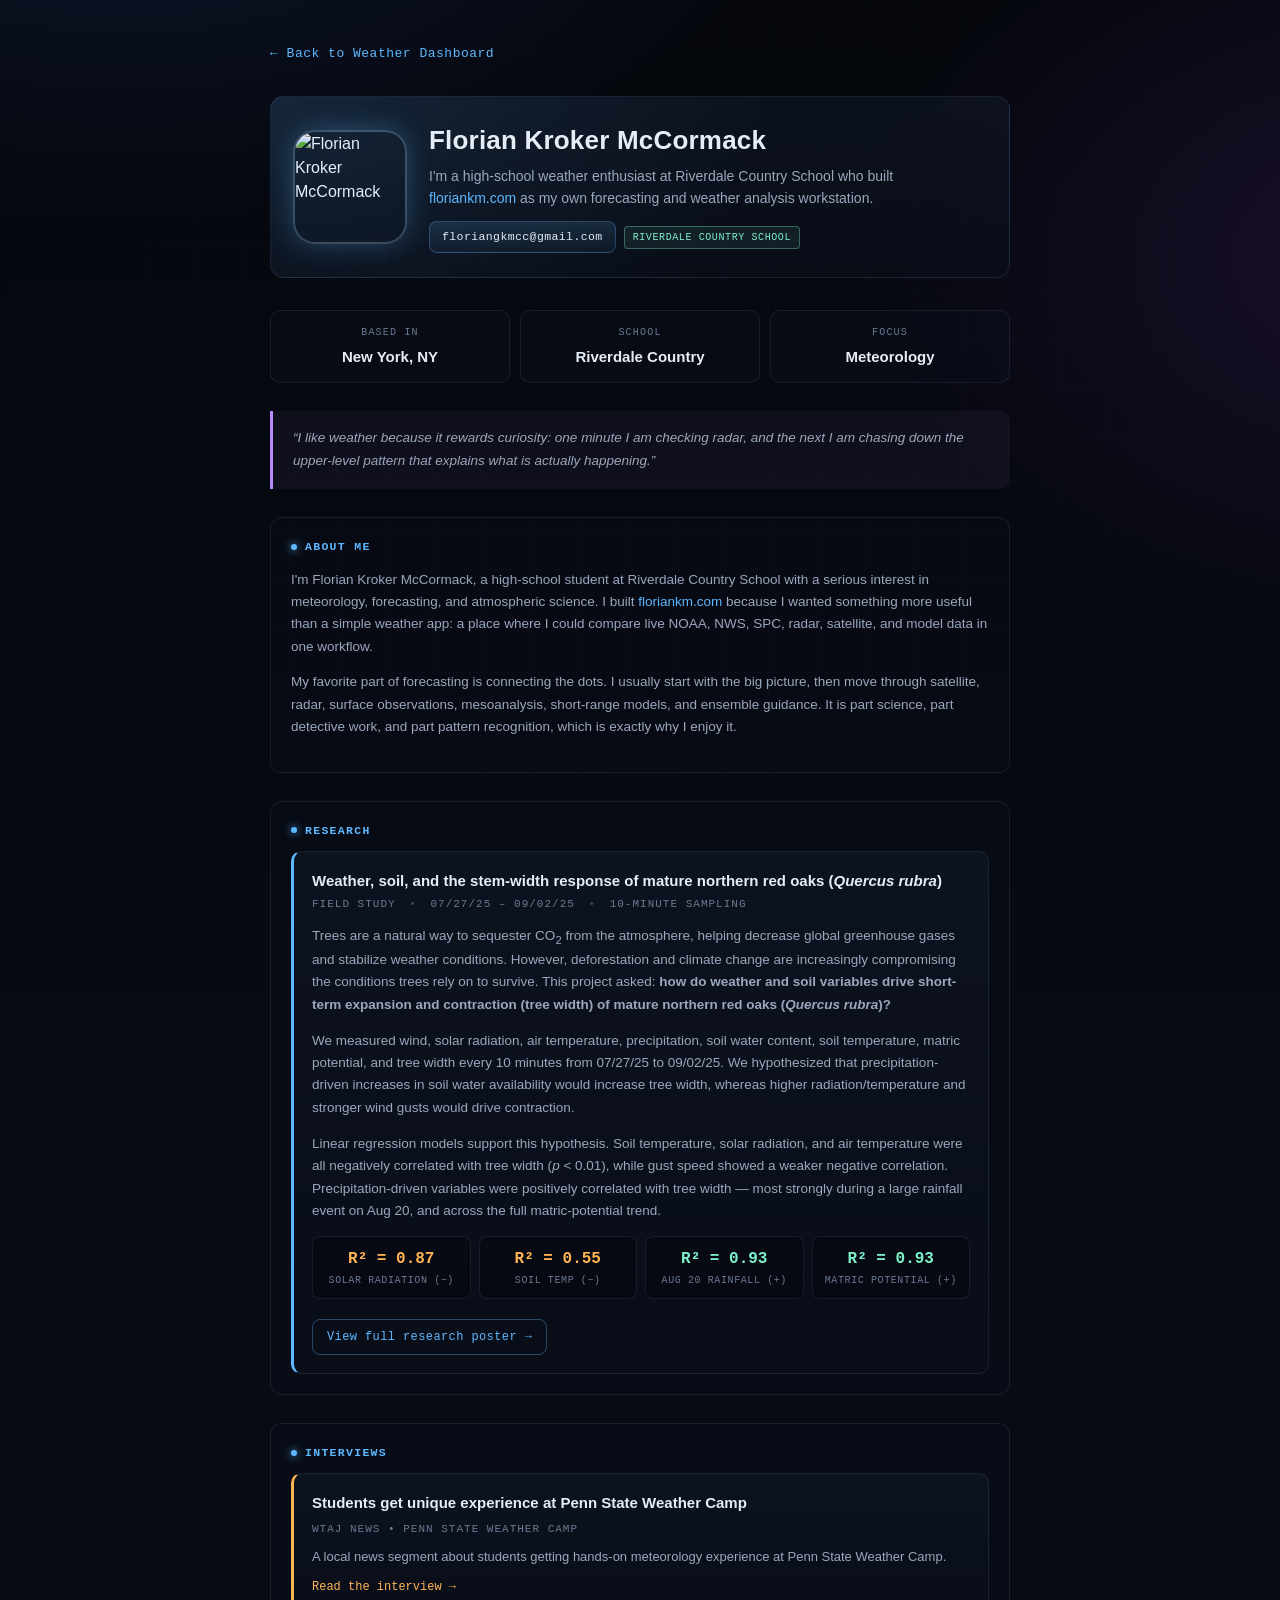
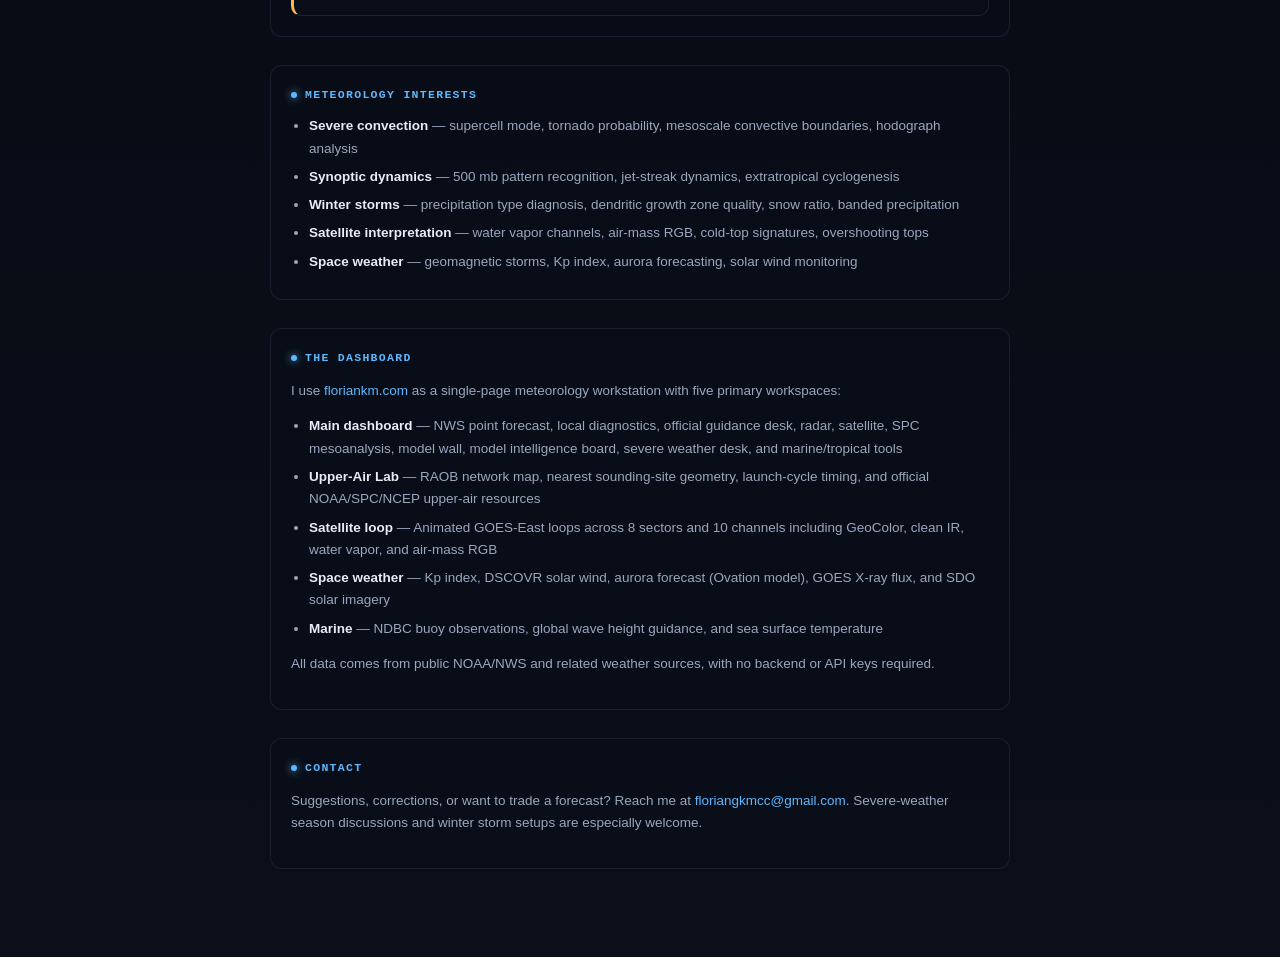
==== commit 55e3f6f3: "Upper Air Lab" ====
--- a/about/index.html
+++ b/about/index.html
@@ -46,7 +46,7 @@
 </script>
 
 <link rel="icon" href="data:image/svg+xml,%3Csvg xmlns='http://www.w3.org/2000/svg' viewBox='0 0 64 64'%3E%3Cpath fill='%23081222' d='M32 2 62 32 32 62 2 32z'/%3E%3Cpath fill='none' stroke='%2338d6c9' stroke-width='6' d='M32 8 56 32 32 56 8 32z'/%3E%3C/svg%3E" />
-<link rel="stylesheet" href="/assets/styles.css" />
+<link rel="stylesheet" href="../assets/styles.css?v=20260424a" />
 <style>
     body { max-width: 780px; margin: 0 auto; padding: 40px 20px 60px; }
     .about-page-header { margin-bottom: 32px; }
@@ -239,9 +239,10 @@
 
 <div class="about-section">
     <h2>The Dashboard</h2>
-    <p>I use <a href="/" class="about-contact-link">floriankm.com</a> as a single-page meteorology workstation with five main sections:</p>
+    <p>I use <a href="/" class="about-contact-link">floriankm.com</a> as a single-page meteorology workstation with five primary workspaces:</p>
     <ul>
-        <li><b>Main dashboard</b> — NWS point forecast, local diagnostics, radar, satellite, SPC mesoanalysis, model wall, severe weather desk, and marine/tropical tools</li>
+        <li><b>Main dashboard</b> — NWS point forecast, local diagnostics, official guidance desk, radar, satellite, SPC mesoanalysis, model wall, model intelligence board, severe weather desk, and marine/tropical tools</li>
+        <li><b>Upper-Air Lab</b> — RAOB network map, nearest sounding-site geometry, launch-cycle timing, and official NOAA/SPC/NCEP upper-air resources</li>
         <li><b>Satellite loop</b> — Animated GOES-East loops across 8 sectors and 10 channels including GeoColor, clean IR, water vapor, and air-mass RGB</li>
         <li><b>Space weather</b> — Kp index, DSCOVR solar wind, aurora forecast (Ovation model), GOES X-ray flux, and SDO solar imagery</li>
         <li><b>Marine</b> — NDBC buoy observations, global wave height guidance, and sea surface temperature</li>
--- a/assets/styles.css
+++ b/assets/styles.css
@@ -1060,12 +1060,19 @@
     .dim { color: var(--text-dim); }
     .mono { font-family: var(--mono); }
 
-    @media (max-width: 860px) {
+@media (max-width: 860px) {
         .shell { grid-template-columns: 1fr; padding: 12px; }
         .sidebar { position: static; }
         .app-header { flex-wrap: wrap; padding: 12px; }
         .location-control input { width: 160px; }
     }
+
+body.page-non-dashboard .shell {
+    grid-template-columns: 1fr;
+}
+body.page-non-dashboard .sidebar {
+    display: none;
+}
 
 /* =========================================================
    PAGE NAVIGATION + PAGE VIEWS
@@ -1289,6 +1296,11 @@
     font-feature-settings: "tnum";
     line-height: 1.1;
 }
+.param-card .v.small {
+    font-size: 18px;
+    line-height: 1.2;
+    overflow-wrap: anywhere;
+}
 .param-card .v .u { font-size: 11px; color: var(--text-dim); margin-left: 4px; }
 .param-card .sub {
     font-size: 11.5px;
@@ -1297,15 +1309,509 @@
     line-height: 1.4;
 }
 
-/* Time-height canvas */
-#param-timeheight {
-    width: 100%;
-    height: 260px;
+/* =========================================================
+   OFFICIAL GUIDANCE DESK
+   ========================================================= */
+.guidance-overview {
+    display: grid;
+    grid-template-columns: minmax(0, 1fr) auto;
+    gap: 18px;
+    align-items: center;
+    padding: 16px;
+    border: 1px solid rgba(125, 240, 200, 0.18);
+    border-radius: 12px;
+    background:
+        radial-gradient(420px 220px at 0% 0%, rgba(125, 240, 200, 0.10), transparent),
+        linear-gradient(180deg, rgba(15, 22, 36, 0.66), rgba(10, 15, 26, 0.58));
+}
+.guidance-overview p {
+    margin: 6px 0 0;
+    color: var(--text-dim);
+    font-size: 12.5px;
+    line-height: 1.55;
+}
+.guidance-kicker {
+    color: var(--accent-2);
+    font-family: var(--mono);
+    font-size: 11px;
+    letter-spacing: 0.9px;
+    text-transform: uppercase;
+}
+.guidance-badge {
+    width: 84px;
+    height: 84px;
+    border-radius: 14px;
+    border: 1px solid rgba(125, 240, 200, 0.35);
+    background: rgba(5, 7, 13, 0.58);
+    display: grid;
+    place-items: center;
+    text-align: center;
+    box-shadow: inset 0 0 24px rgba(125, 240, 200, 0.08);
+}
+.guidance-badge span {
     display: block;
-    background: rgba(5, 7, 13, 0.55);
+    color: var(--text);
+    font-family: var(--mono);
+    font-size: 24px;
+    line-height: 1;
+}
+.guidance-badge small {
+    display: block;
+    margin-top: 4px;
+    color: var(--text-faint);
+    font-family: var(--mono);
+    font-size: 9.5px;
+    letter-spacing: 0.7px;
+    text-transform: uppercase;
+}
+.official-guidance-layout {
+    display: grid;
+    grid-template-columns: minmax(0, 1.2fr) minmax(360px, 0.8fr);
+    gap: 14px;
+    margin-top: 14px;
+}
+.afd-panel {
+    min-height: 520px;
+}
+.afd-text {
+    min-height: 440px;
+    max-height: 620px;
+    overflow: auto;
+    margin: 0;
+    padding: 14px;
     border: 1px solid var(--border);
     border-radius: 10px;
+    background: rgba(5, 7, 13, 0.72);
+    color: var(--text-dim);
+    font-family: var(--mono);
+    font-size: 11.5px;
+    line-height: 1.55;
+    white-space: pre-wrap;
+    overflow-wrap: anywhere;
+}
+.official-card {
+    color: var(--text);
+    text-decoration: none;
+}
+.official-card:hover {
+    border-color: var(--border-bright);
+    background: rgba(15, 22, 36, 0.82);
+    text-decoration: none;
+}
+.official-card-grid {
+    grid-template-columns: repeat(2, minmax(0, 1fr));
+}
+.official-links-head {
+    margin-top: 16px;
+}
+.official-source-grid {
+    grid-template-columns: 1fr !important;
+}
+
+/* =========================================================
+   UPPER-AIR LAB
+   ========================================================= */
+.upperair-hero {
+    display: grid;
+    grid-template-columns: minmax(0, 1fr) auto;
+    align-items: center;
+    gap: 18px;
+    padding: 18px;
+    border: 1px solid rgba(94, 184, 255, 0.22);
+    border-radius: 12px;
+    background:
+        radial-gradient(520px 260px at 0% 0%, rgba(94, 184, 255, 0.12), transparent),
+        linear-gradient(180deg, rgba(15, 22, 36, 0.68), rgba(10, 15, 26, 0.58));
+}
+.upperair-hero p {
+    margin: 7px 0 0;
+    color: var(--text-dim);
+    font-size: 13px;
+    line-height: 1.6;
+}
+.launch-clock {
+    min-width: 128px;
+    min-height: 82px;
+    border-radius: 14px;
+    border: 1px solid rgba(94, 184, 255, 0.38);
+    background: rgba(5, 7, 13, 0.6);
+    display: grid;
+    place-items: center;
+    text-align: center;
+    box-shadow: inset 0 0 24px rgba(94, 184, 255, 0.10);
+}
+.launch-clock span {
+    display: block;
+    color: var(--text);
+    font-family: var(--mono);
+    font-size: 18px;
+    line-height: 1;
+}
+.launch-clock small {
+    display: block;
+    margin-top: 6px;
+    color: var(--text-faint);
+    font-family: var(--mono);
+    font-size: 9px;
+    line-height: 1.35;
+    letter-spacing: 0.4px;
+    text-transform: uppercase;
+}
+.upperair-data-grid {
+    display: grid;
+    grid-template-columns: minmax(320px, 0.78fr) minmax(0, 1.22fr);
+    gap: 14px;
+    margin-top: 14px;
+    align-items: stretch;
+}
+.upperair-spc-map-panel,
+.upperair-sounding-panel {
+    min-width: 0;
+}
+.upperair-image-link {
+    display: block;
+    color: inherit;
+    text-decoration: none;
+}
+.upperair-spc-map-panel img,
+.sounding-image-wrap img {
+    display: block;
+    width: 100%;
+    max-width: 100%;
+    object-fit: contain;
+    border: 1px solid var(--border);
+    border-radius: 10px;
+    background: rgba(5, 7, 13, 0.78);
+}
+.upperair-spc-map-panel img {
+    aspect-ratio: 1.18 / 1;
+    padding: 8px;
+}
+.cycle-strip {
+    display: flex;
+    flex-wrap: wrap;
+    gap: 7px;
     margin-top: 10px;
+}
+.cycle-chip {
+    border: 1px solid rgba(94, 184, 255, 0.24);
+    border-radius: 999px;
+    background: rgba(10, 15, 26, 0.72);
+    color: var(--text-dim);
+    font-family: var(--mono);
+    font-size: 10px;
+    letter-spacing: 0.2px;
+    padding: 6px 9px;
+    cursor: pointer;
+}
+.cycle-chip.active {
+    border-color: rgba(125, 240, 200, 0.62);
+    color: var(--text);
+    background: rgba(125, 240, 200, 0.10);
+}
+.upperair-sounding-grid {
+    display: grid;
+    grid-template-columns: minmax(270px, 0.86fr) minmax(310px, 1.14fr);
+    gap: 12px;
+    align-items: stretch;
+}
+.sounding-image-wrap {
+    position: relative;
+    min-width: 0;
+}
+.sounding-image-wrap img {
+    min-height: 430px;
+    height: 100%;
+}
+.sounding-fallback {
+    position: absolute;
+    inset: 0;
+    display: grid;
+    place-items: center;
+    padding: 18px;
+    border: 1px dashed rgba(154, 167, 189, 0.35);
+    border-radius: 10px;
+    background: rgba(5, 7, 13, 0.92);
+    color: var(--text-dim);
+    font-size: 12px;
+    line-height: 1.45;
+    text-align: center;
+}
+.sounding-fallback[hidden] {
+    display: none;
+}
+.profile-lab {
+    min-width: 0;
+    padding: 12px;
+    border: 1px solid var(--border);
+    border-radius: 10px;
+    background:
+        radial-gradient(320px 150px at 100% 0%, rgba(125, 240, 200, 0.07), transparent),
+        rgba(5, 7, 13, 0.52);
+}
+.profile-title-row {
+    display: flex;
+    align-items: center;
+    justify-content: space-between;
+    gap: 10px;
+    margin-bottom: 8px;
+    color: var(--text);
+    font-family: var(--mono);
+    font-size: 11px;
+    letter-spacing: 0.35px;
+    text-transform: uppercase;
+}
+.profile-title-row a {
+    color: var(--accent-2);
+    text-transform: none;
+}
+#upperair-profile-chart {
+    display: block;
+    width: 100%;
+    min-height: 300px;
+    border: 1px solid rgba(154, 167, 189, 0.12);
+    border-radius: 8px;
+    background: rgba(4, 6, 11, 0.62);
+}
+.upperair-metric-grid {
+    display: grid;
+    grid-template-columns: repeat(3, minmax(0, 1fr));
+    gap: 8px;
+    margin-top: 10px;
+}
+.upperair-metric {
+    padding: 9px 10px;
+    border: 1px solid rgba(154, 167, 189, 0.14);
+    border-radius: 8px;
+    background: rgba(10, 15, 26, 0.64);
+}
+.upperair-metric .k {
+    color: var(--text-faint);
+    font-family: var(--mono);
+    font-size: 9px;
+    letter-spacing: 0.45px;
+    text-transform: uppercase;
+}
+.upperair-metric .v {
+    margin-top: 4px;
+    color: var(--text);
+    font-family: var(--mono);
+    font-size: 15px;
+}
+.upperair-metric .sub {
+    margin-top: 3px;
+    color: var(--text-dim);
+    font-size: 10.5px;
+    line-height: 1.35;
+}
+.upperair-layout {
+    display: grid;
+    grid-template-columns: minmax(0, 1.25fr) minmax(340px, 0.75fr);
+    gap: 14px;
+    margin-top: 14px;
+}
+.upperair-map-panel {
+    min-width: 0;
+}
+#upperair-map {
+    display: block;
+    width: 100%;
+    aspect-ratio: 16 / 9;
+    border: 1px solid var(--border);
+    border-radius: 10px;
+    background:
+        linear-gradient(180deg, rgba(5, 7, 13, 0.88), rgba(9, 15, 25, 0.92));
+}
+.upperair-map-note {
+    margin-top: 8px;
+    color: var(--text-faint);
+    font-size: 11.5px;
+    line-height: 1.45;
+}
+.station-stack {
+    display: flex;
+    flex-direction: column;
+    gap: 8px;
+}
+.station-card {
+    padding: 11px 12px;
+    border: 1px solid var(--border);
+    border-left: 3px solid var(--accent);
+    border-radius: 10px;
+    background: rgba(10, 15, 26, 0.55);
+}
+.station-card.primary {
+    border-left-color: var(--accent-2);
+    background:
+        radial-gradient(260px 120px at 0% 0%, rgba(125, 240, 200, 0.08), transparent),
+        rgba(10, 15, 26, 0.58);
+}
+.station-card .station-title {
+    display: flex;
+    justify-content: space-between;
+    gap: 10px;
+    color: var(--text);
+    font-family: var(--mono);
+    font-size: 12px;
+    letter-spacing: 0.3px;
+}
+.station-card .station-title span:last-child {
+    color: var(--accent-2);
+    white-space: nowrap;
+}
+.station-card .station-meta {
+    margin-top: 5px;
+    color: var(--text-dim);
+    font-size: 11.5px;
+    line-height: 1.45;
+}
+.station-select-row {
+    display: grid;
+    grid-template-columns: minmax(0, 1fr) auto;
+    gap: 8px;
+    margin-top: 10px;
+}
+.station-select-row .sel {
+    min-height: 38px;
+    width: 100%;
+}
+.station-detail {
+    margin-top: 10px;
+    padding: 12px;
+    border: 1px solid var(--border);
+    border-radius: 10px;
+    background: rgba(5, 7, 13, 0.55);
+    color: var(--text-dim);
+    font-size: 12px;
+    line-height: 1.55;
+}
+.station-detail strong {
+    color: var(--text);
+    font-family: var(--mono);
+    font-size: 13px;
+}
+.station-link-row {
+    display: flex;
+    flex-wrap: wrap;
+    gap: 8px;
+    margin-top: 10px;
+}
+.upperair-workbench {
+    display: grid;
+    grid-template-columns: repeat(4, minmax(0, 1fr));
+    gap: 10px;
+}
+.official-links-head {
+    margin-top: 18px;
+}
+.upperair-workbench .link-card {
+    min-height: 184px;
+    display: flex;
+    flex-direction: column;
+    gap: 8px;
+}
+.upperair-workbench .link-card p {
+    flex: 1;
+}
+@media (max-width: 1240px) {
+    .upperair-layout,
+    .upperair-data-grid,
+    .official-guidance-layout {
+        grid-template-columns: 1fr;
+    }
+    .upperair-workbench {
+        grid-template-columns: repeat(2, minmax(0, 1fr));
+    }
+}
+@media (max-width: 700px) {
+    .upperair-hero {
+        grid-template-columns: 1fr;
+    }
+    .launch-clock {
+        min-width: 0;
+        min-height: 64px;
+        grid-template-columns: auto auto;
+        justify-content: center;
+        gap: 10px;
+    }
+    .launch-clock small {
+        margin-top: 0;
+    }
+    .upperair-sounding-grid {
+        grid-template-columns: 1fr;
+    }
+    .sounding-image-wrap img {
+        min-height: 0;
+        height: auto;
+    }
+    .upperair-metric-grid {
+        grid-template-columns: 1fr;
+    }
+    .upperair-workbench {
+        grid-template-columns: 1fr;
+    }
+    .station-select-row {
+        grid-template-columns: 1fr;
+    }
+}
+
+/* =========================================================
+   MODEL INTELLIGENCE BOARD
+   ========================================================= */
+.model-intel-head {
+    margin-top: 18px;
+}
+.model-intel-grid {
+    display: grid;
+    grid-template-columns: repeat(4, minmax(0, 1fr));
+    gap: 10px;
+    margin-bottom: 14px;
+}
+.model-intel-card {
+    min-height: 178px;
+    display: flex;
+    flex-direction: column;
+    gap: 8px;
+}
+.model-intel-card h5 {
+    margin-top: 2px;
+    line-height: 1.3;
+}
+.model-intel-card p {
+    flex: 1;
+}
+@media (max-width: 1280px) {
+    .model-intel-grid {
+        grid-template-columns: repeat(2, minmax(0, 1fr));
+    }
+    .official-guidance-layout {
+        grid-template-columns: 1fr;
+    }
+}
+@media (max-width: 700px) {
+    .model-intel-grid {
+        grid-template-columns: 1fr;
+    }
+    .guidance-overview {
+        grid-template-columns: 1fr;
+    }
+    .guidance-badge {
+        width: 100%;
+        height: auto;
+        min-height: 64px;
+        grid-template-columns: auto auto;
+        justify-content: center;
+        gap: 10px;
+    }
+    .guidance-badge small {
+        margin-top: 0;
+    }
+    .official-card-grid {
+        grid-template-columns: 1fr;
+    }
+    .afd-text {
+        max-height: 480px;
+    }
 }
 
 /* =========================================================
